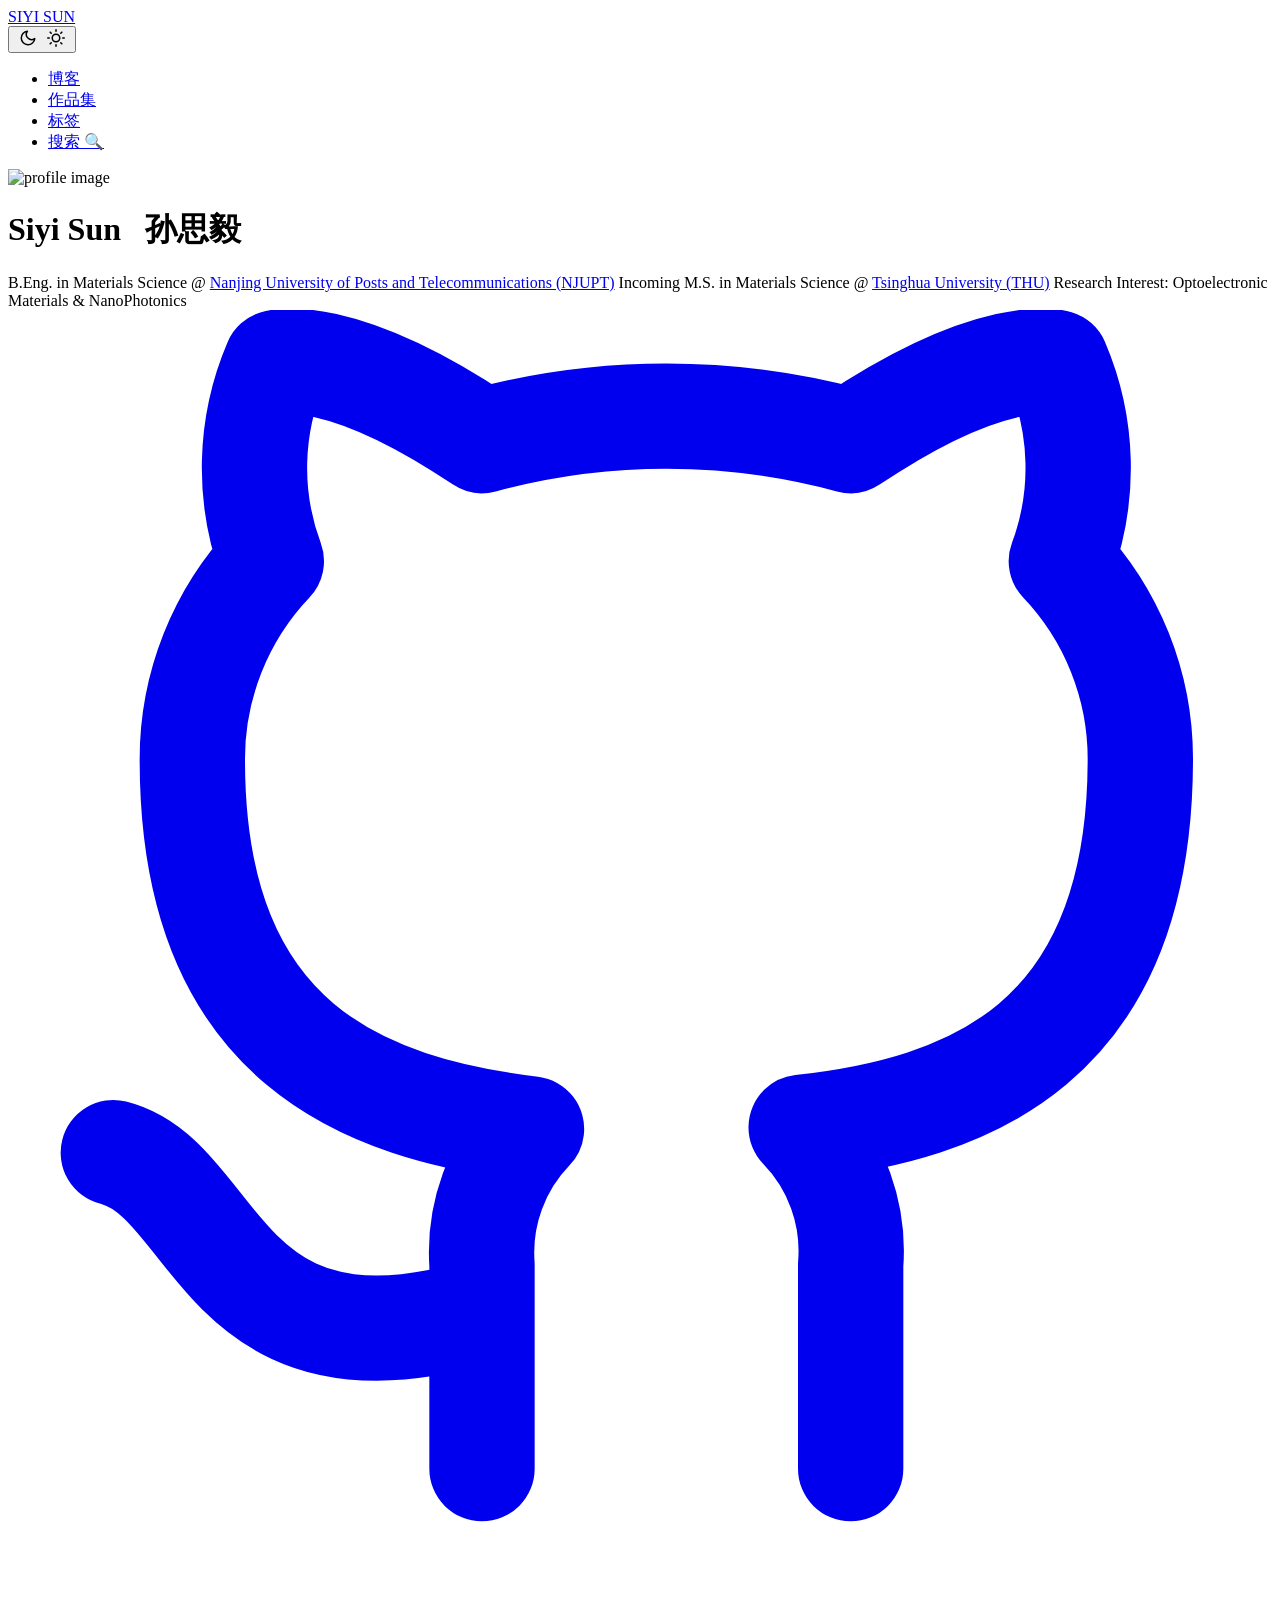
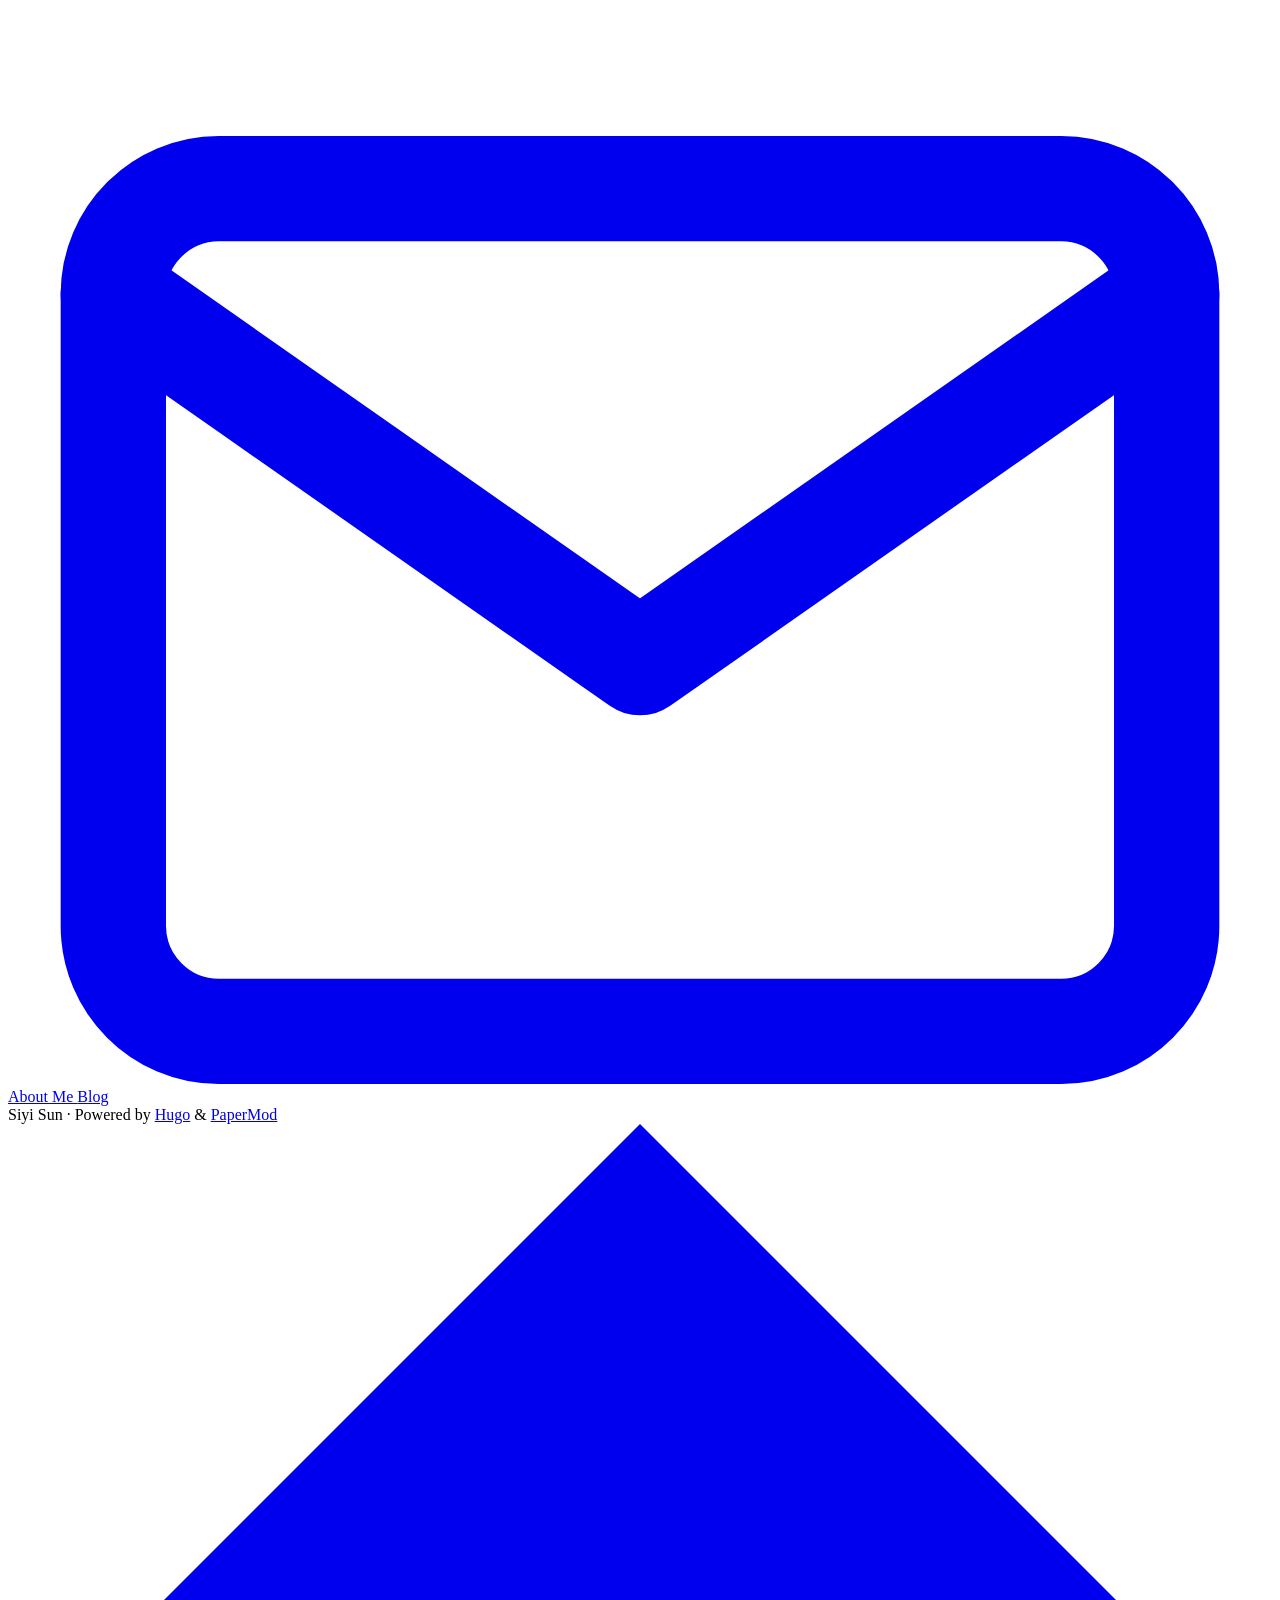
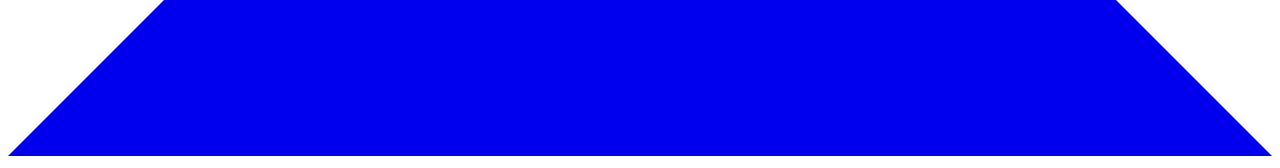
==== public/index.html @ d0ec205f "Update home page to academic style0313" ====
<!DOCTYPE html>
<html lang="en" dir="auto">

<head>
	<meta name="generator" content="Hugo 0.157.0"><script src="/livereload.js?mindelay=10&amp;v=2&amp;port=1313&amp;path=livereload" data-no-instant defer></script><meta charset="utf-8">
<meta http-equiv="X-UA-Compatible" content="IE=edge">
<meta name="viewport" content="width=device-width, initial-scale=1, shrink-to-fit=no">
<meta name="robots" content="noindex, nofollow">
<title>SIYI SUN</title>

<meta name="description" content="">
<meta name="author" content="Siyi Sun">
<link rel="canonical" href="http://localhost:1313/">
<link crossorigin="anonymous" href="/assets/css/stylesheet.dfb7ec98824a9140a7d48561ed97594638e897018d1cd149983ebffaf40858c3.css" integrity="sha256-37fsmIJKkUCn1IVh7ZdZRjjolwGNHNFJmD6/&#43;vQIWMM=" rel="preload stylesheet" as="style">
<link rel="icon" href="http://localhost:1313/favicon.ico">
<link rel="icon" type="image/png" sizes="16x16" href="http://localhost:1313/favicon-16x16.png">
<link rel="icon" type="image/png" sizes="32x32" href="http://localhost:1313/favicon-32x32.png">
<link rel="apple-touch-icon" href="http://localhost:1313/apple-touch-icon.png">
<link rel="mask-icon" href="http://localhost:1313/safari-pinned-tab.svg">
<meta name="theme-color" content="#2e2e33">
<meta name="msapplication-TileColor" content="#2e2e33">
<link rel="alternate" type="application/rss+xml" href="http://localhost:1313/index.xml" title="rss">
<link rel="alternate" hreflang="en" href="http://localhost:1313/">
<noscript>
    <style>
        #theme-toggle,
        .top-link {
            display: none;
        }

    </style>
    <style>
        @media (prefers-color-scheme: dark) {
            :root {
                --theme: rgb(29, 30, 32);
                --entry: rgb(46, 46, 51);
                --primary: rgb(218, 218, 219);
                --secondary: rgb(155, 156, 157);
                --tertiary: rgb(65, 66, 68);
                --content: rgb(196, 196, 197);
                --code-block-bg: rgb(46, 46, 51);
                --code-bg: rgb(55, 56, 62);
                --border: rgb(51, 51, 51);
            }

            .list {
                background: var(--theme);
            }

            .list:not(.dark)::-webkit-scrollbar-track {
                background: 0 0;
            }

            .list:not(.dark)::-webkit-scrollbar-thumb {
                border-color: var(--theme);
            }
        }

    </style>
</noscript>
</head>

<body class="list" id="top">
<script>
    if (localStorage.getItem("pref-theme") === "dark") {
        document.body.classList.add('dark');
    } else if (localStorage.getItem("pref-theme") === "light") {
        document.body.classList.remove('dark')
    } else if (window.matchMedia('(prefers-color-scheme: dark)').matches) {
        document.body.classList.add('dark');
    }

</script>

<header class="header">
    <nav class="nav">
        <div class="logo">
            <a href="http://localhost:1313/" accesskey="h" title="SIYI SUN (Alt + H)">SIYI SUN</a>
            <div class="logo-switches">
                <button id="theme-toggle" accesskey="t" title="(Alt + T)" aria-label="Toggle theme">
                    <svg id="moon" xmlns="http://www.w3.org/2000/svg" width="24" height="18" viewBox="0 0 24 24"
                        fill="none" stroke="currentColor" stroke-width="2" stroke-linecap="round"
                        stroke-linejoin="round">
                        <path d="M21 12.79A9 9 0 1 1 11.21 3 7 7 0 0 0 21 12.79z"></path>
                    </svg>
                    <svg id="sun" xmlns="http://www.w3.org/2000/svg" width="24" height="18" viewBox="0 0 24 24"
                        fill="none" stroke="currentColor" stroke-width="2" stroke-linecap="round"
                        stroke-linejoin="round">
                        <circle cx="12" cy="12" r="5"></circle>
                        <line x1="12" y1="1" x2="12" y2="3"></line>
                        <line x1="12" y1="21" x2="12" y2="23"></line>
                        <line x1="4.22" y1="4.22" x2="5.64" y2="5.64"></line>
                        <line x1="18.36" y1="18.36" x2="19.78" y2="19.78"></line>
                        <line x1="1" y1="12" x2="3" y2="12"></line>
                        <line x1="21" y1="12" x2="23" y2="12"></line>
                        <line x1="4.22" y1="19.78" x2="5.64" y2="18.36"></line>
                        <line x1="18.36" y1="5.64" x2="19.78" y2="4.22"></line>
                    </svg>
                </button>
            </div>
        </div>
        <ul id="menu">
            <li>
                <a href="http://localhost:1313/posts/" title="博客">
                    <span>博客</span>
                </a>
            </li>
            <li>
                <a href="http://localhost:1313/portfolio/" title="作品集">
                    <span>作品集</span>
                </a>
            </li>
            <li>
                <a href="http://localhost:1313/tags/" title="标签">
                    <span>标签</span>
                </a>
            </li>
            <li>
                <a href="http://localhost:1313/search/" title="搜索 🔍">
                    <span>搜索 🔍</span>
                </a>
            </li>
        </ul>
    </nav>
</header>
<main class="main"><div class="profile">
    <div class="profile_inner">
        <img draggable="false" src="http://localhost:1313/images/profile.jpg" alt="profile image" title=""
            height="180" width="180" />
        <h1>Siyi Sun   孙思毅</h1>
        <span>B.Eng. in Materials Science @ <a href="https://www.njupt.edu.cn/">Nanjing University of Posts and Telecommunications (NJUPT)</a><!-- raw HTML omitted --> Incoming M.S. in Materials Science @ <a href="https://www.tsinghua.edu.cn/">Tsinghua University (THU)</a><!-- raw HTML omitted --> Research Interest: Optoelectronic Materials &amp; NanoPhotonics</span><div class="social-icons" >
    <a href="https://github.com/siyisunrr" target="_blank" rel="noopener noreferrer me"
        title="Github">
        <svg xmlns="http://www.w3.org/2000/svg" viewBox="0 0 24 24" fill="none" stroke="currentColor" stroke-width="2"
    stroke-linecap="round" stroke-linejoin="round">
    <path
        d="M9 19c-5 1.5-5-2.5-7-3m14 6v-3.87a3.37 3.37 0 0 0-.94-2.61c3.14-.35 6.44-1.54 6.44-7A5.44 5.44 0 0 0 20 4.77 5.07 5.07 0 0 0 19.91 1S18.73.65 16 2.48a13.38 13.38 0 0 0-7 0C6.27.65 5.09 1 5.09 1A5.07 5.07 0 0 0 5 4.77a5.44 5.44 0 0 0-1.5 3.78c0 5.42 3.3 6.61 6.44 7A3.37 3.37 0 0 0 9 18.13V22">
    </path>
</svg>
    </a>
    <a href="mailto:noahsun119@gmail.com" target="_blank" rel="noopener noreferrer me"
        title="Email">
        <svg xmlns="http://www.w3.org/2000/svg" viewBox="0 0 24 21" fill="none" stroke="currentColor" stroke-width="2"
    stroke-linecap="round" stroke-linejoin="round">
    <path d="M4 4h16c1.1 0 2 .9 2 2v12c0 1.1-.9 2-2 2H4c-1.1 0-2-.9-2-2V6c0-1.1.9-2 2-2z"></path>
    <polyline points="22,6 12,13 2,6"></polyline>
</svg>
    </a>
</div>

        <div class="buttons">
            <a class="button" href="/about" rel="noopener" title="About Me">
                <span class="button-inner">
                    About Me
                </span>
            </a>
            <a class="button" href="/posts/" rel="noopener" title="Blog">
                <span class="button-inner">
                    Blog
                </span>
            </a>
        </div>
    </div>
</div>

    </main>
    
<footer class="footer">
        <span>Siyi Sun</span> · 

    <span>
        Powered by
        <a href="https://gohugo.io/" rel="noopener noreferrer" target="_blank">Hugo</a> &
        <a href="https://github.com/adityatelange/hugo-PaperMod/" rel="noopener" target="_blank">PaperMod</a>
    </span>
</footer>
<a href="#top" aria-label="go to top" title="Go to Top (Alt + G)" class="top-link" id="top-link" accesskey="g">
    <svg xmlns="http://www.w3.org/2000/svg" viewBox="0 0 12 6" fill="currentColor">
        <path d="M12 6H0l6-6z" />
    </svg>
</a>

<script>
    let menu = document.getElementById('menu')
    if (menu) {
        menu.scrollLeft = localStorage.getItem("menu-scroll-position");
        menu.onscroll = function () {
            localStorage.setItem("menu-scroll-position", menu.scrollLeft);
        }
    }

    document.querySelectorAll('a[href^="#"]').forEach(anchor => {
        anchor.addEventListener("click", function (e) {
            e.preventDefault();
            var id = this.getAttribute("href").substr(1);
            if (!window.matchMedia('(prefers-reduced-motion: reduce)').matches) {
                document.querySelector(`[id='${decodeURIComponent(id)}']`).scrollIntoView({
                    behavior: "smooth"
                });
            } else {
                document.querySelector(`[id='${decodeURIComponent(id)}']`).scrollIntoView();
            }
            if (id === "top") {
                history.replaceState(null, null, " ");
            } else {
                history.pushState(null, null, `#${id}`);
            }
        });
    });

</script>
<script>
    var mybutton = document.getElementById("top-link");
    window.onscroll = function () {
        if (document.body.scrollTop > 800 || document.documentElement.scrollTop > 800) {
            mybutton.style.visibility = "visible";
            mybutton.style.opacity = "1";
        } else {
            mybutton.style.visibility = "hidden";
            mybutton.style.opacity = "0";
        }
    };

</script>
<script>
    document.getElementById("theme-toggle").addEventListener("click", () => {
        if (document.body.className.includes("dark")) {
            document.body.classList.remove('dark');
            localStorage.setItem("pref-theme", 'light');
        } else {
            document.body.classList.add('dark');
            localStorage.setItem("pref-theme", 'dark');
        }
    })

</script>
</body>

</html>
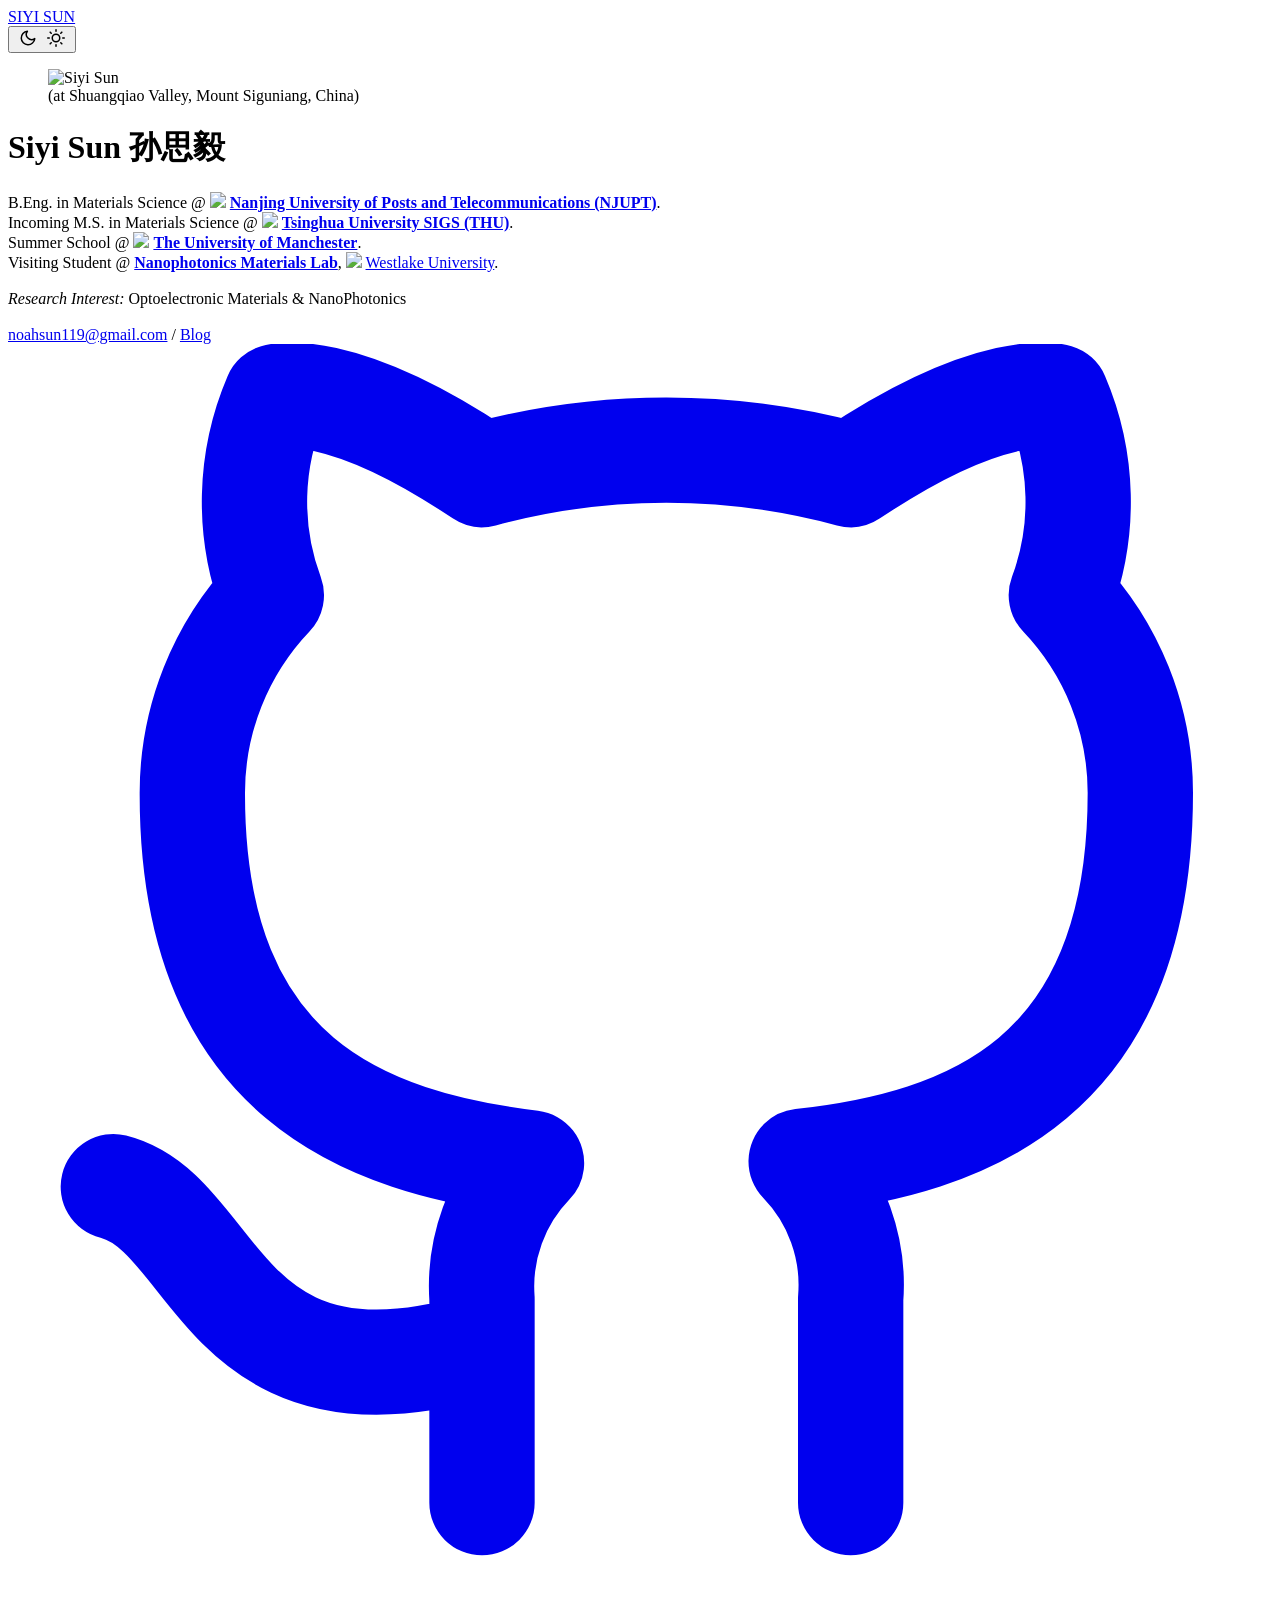
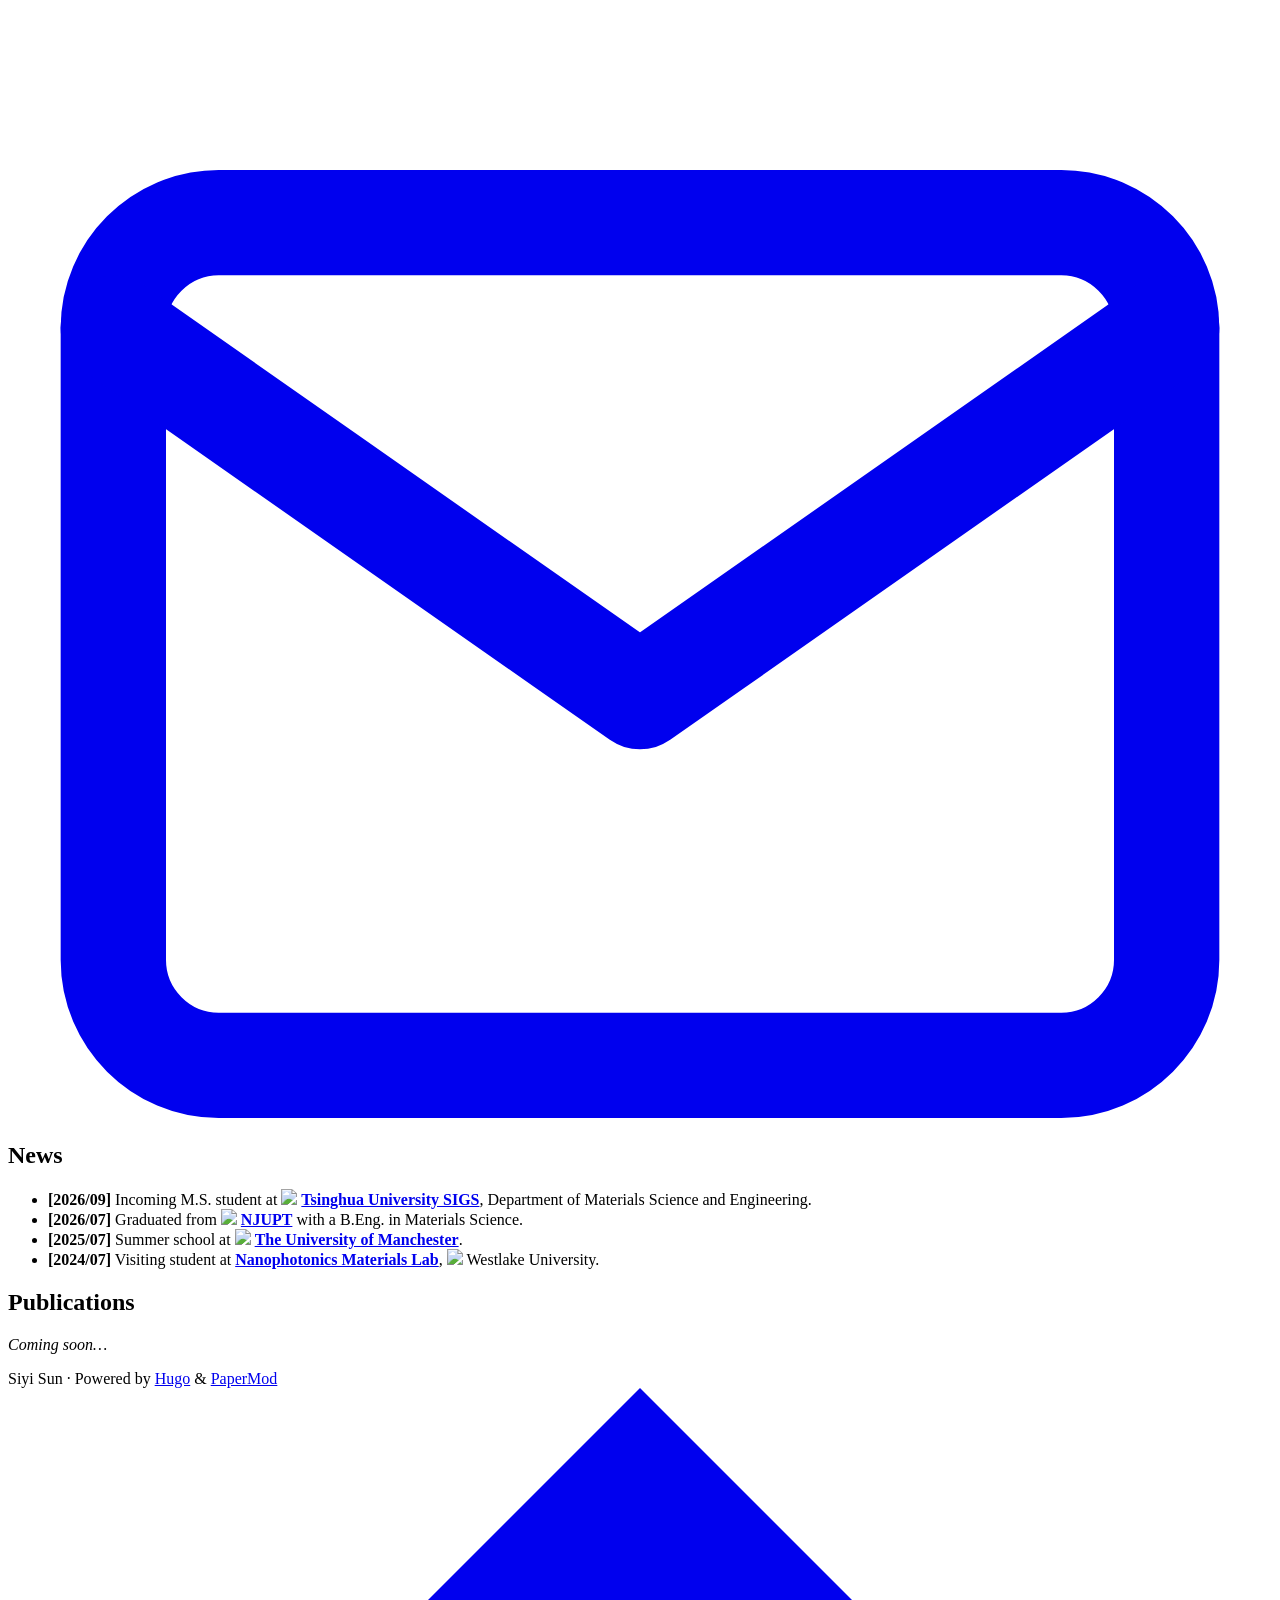
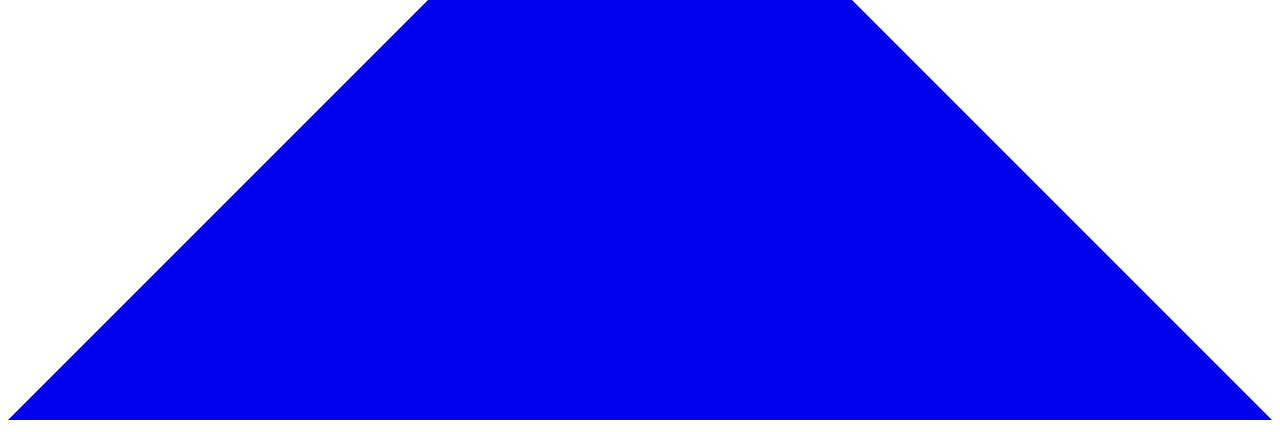
==== commit 7740f376: "update1@0314" ====
--- a/public/index.html
+++ b/public/index.html
@@ -11,7 +11,7 @@
 <meta name="description" content="">
 <meta name="author" content="Siyi Sun">
 <link rel="canonical" href="http://localhost:1313/">
-<link crossorigin="anonymous" href="/assets/css/stylesheet.dfb7ec98824a9140a7d48561ed97594638e897018d1cd149983ebffaf40858c3.css" integrity="sha256-37fsmIJKkUCn1IVh7ZdZRjjolwGNHNFJmD6/&#43;vQIWMM=" rel="preload stylesheet" as="style">
+<link crossorigin="anonymous" href="/assets/css/stylesheet.56ba8cd1f7be56e7bbebbb037cc4072f1ad4f80bacc3caf77c396922781764e6.css" integrity="sha256-VrqM0fe&#43;Vue767sDfMQHLxrU&#43;Ausw8r3fDlpIngXZOY=" rel="preload stylesheet" as="style">
 <link rel="icon" href="http://localhost:1313/favicon.ico">
 <link rel="icon" type="image/png" sizes="16x16" href="http://localhost:1313/favicon-16x16.png">
 <link rel="icon" type="image/png" sizes="32x32" href="http://localhost:1313/favicon-32x32.png">
@@ -100,35 +100,17 @@
             </div>
         </div>
         <ul id="menu">
-            <li>
-                <a href="http://localhost:1313/posts/" title="博客">
-                    <span>博客</span>
-                </a>
-            </li>
-            <li>
-                <a href="http://localhost:1313/portfolio/" title="作品集">
-                    <span>作品集</span>
-                </a>
-            </li>
-            <li>
-                <a href="http://localhost:1313/tags/" title="标签">
-                    <span>标签</span>
-                </a>
-            </li>
-            <li>
-                <a href="http://localhost:1313/search/" title="搜索 🔍">
-                    <span>搜索 🔍</span>
-                </a>
-            </li>
         </ul>
     </nav>
 </header>
 <main class="main"><div class="profile">
-    <div class="profile_inner">
-        <img draggable="false" src="http://localhost:1313/images/profile.jpg" alt="profile image" title=""
-            height="180" width="180" />
-        <h1>Siyi Sun   孙思毅</h1>
-        <span>B.Eng. in Materials Science @ <a href="https://www.njupt.edu.cn/">Nanjing University of Posts and Telecommunications (NJUPT)</a><!-- raw HTML omitted --> Incoming M.S. in Materials Science @ <a href="https://www.tsinghua.edu.cn/">Tsinghua University (THU)</a><!-- raw HTML omitted --> Research Interest: Optoelectronic Materials &amp; NanoPhotonics</span><div class="social-icons" >
+    <div class="profile_inner"><figure class="profile-figure">
+        <img draggable="false" src="http://localhost:1313/images/homepage_pic.jpg" alt="Siyi Sun" title="Siyi Sun"
+            height="150" width="150" />
+            <figcaption class="profile-caption">(at Shuangqiao Valley, Mount Siguniang, China)</figcaption>
+        </figure>
+        <h1>Siyi Sun 孙思毅</h1>
+        <span>B.Eng. in Materials Science @ <img src="/images/logos/njupt.png" class="inline-logo"> <strong><a href="https://www.njupt.edu.cn/">Nanjing University of Posts and Telecommunications (NJUPT)</a></strong>.<br> Incoming M.S. in Materials Science @ <img src="/images/logos/thu.png" class="inline-logo"> <strong><a href="https://www.sigs.tsinghua.edu.cn/">Tsinghua University SIGS (THU)</a></strong>.<br> Summer School @ <img src="/images/logos/manchester.png" class="inline-logo"> <strong><a href="https://www.manchester.ac.uk/">The University of Manchester</a></strong>.<br> Visiting Student @ <strong><a href="https://pengsy.lab.westlake.edu.cn/">Nanophotonics Materials Lab</a></strong>, <img src="/images/logos/westlake.png" class="inline-logo"> <a href="https://www.westlake.edu.cn/">Westlake University</a>.<br><br> <em>Research Interest:</em> Optoelectronic Materials &amp; NanoPhotonics<br><br> <a href="mailto:noahsun119@gmail.com">noahsun119@gmail.com</a> / <a href="/posts/">Blog</a></span><div class="social-icons" >
     <a href="https://github.com/siyisunrr" target="_blank" rel="noopener noreferrer me"
         title="Github">
         <svg xmlns="http://www.w3.org/2000/svg" viewBox="0 0 24 24" fill="none" stroke="currentColor" stroke-width="2"
@@ -148,21 +130,21 @@
     </a>
 </div>
 
-        <div class="buttons">
-            <a class="button" href="/about" rel="noopener" title="About Me">
-                <span class="button-inner">
-                    About Me
-                </span>
-            </a>
-            <a class="button" href="/posts/" rel="noopener" title="Blog">
-                <span class="button-inner">
-                    Blog
-                </span>
-            </a>
-        </div>
     </div>
 </div>
 
+<div class="home-content">
+  <h2 id="news">News</h2>
+<ul>
+<li><strong>[2026/09]</strong> Incoming M.S. student at <img src="/images/logos/thu.png" class="inline-logo"> <strong><a href="https://www.sigs.tsinghua.edu.cn/">Tsinghua University SIGS</a></strong>, Department of Materials Science and Engineering.</li>
+<li><strong>[2026/07]</strong> Graduated from <img src="/images/logos/njupt.png" class="inline-logo"> <strong><a href="https://www.njupt.edu.cn/">NJUPT</a></strong> with a B.Eng. in Materials Science.</li>
+<li><strong>[2025/07]</strong> Summer school at <img src="/images/logos/manchester.png" class="inline-logo"> <strong><a href="https://www.manchester.ac.uk/">The University of Manchester</a></strong>.</li>
+<li><strong>[2024/07]</strong> Visiting student at <strong><a href="https://pengsy.lab.westlake.edu.cn/">Nanophotonics Materials Lab</a></strong>, <img src="/images/logos/westlake.png" class="inline-logo"> Westlake University.</li>
+</ul>
+<h2 id="publications">Publications</h2>
+<p><em>Coming soon&hellip;</em></p>
+
+</div>
     </main>
     
 <footer class="footer">
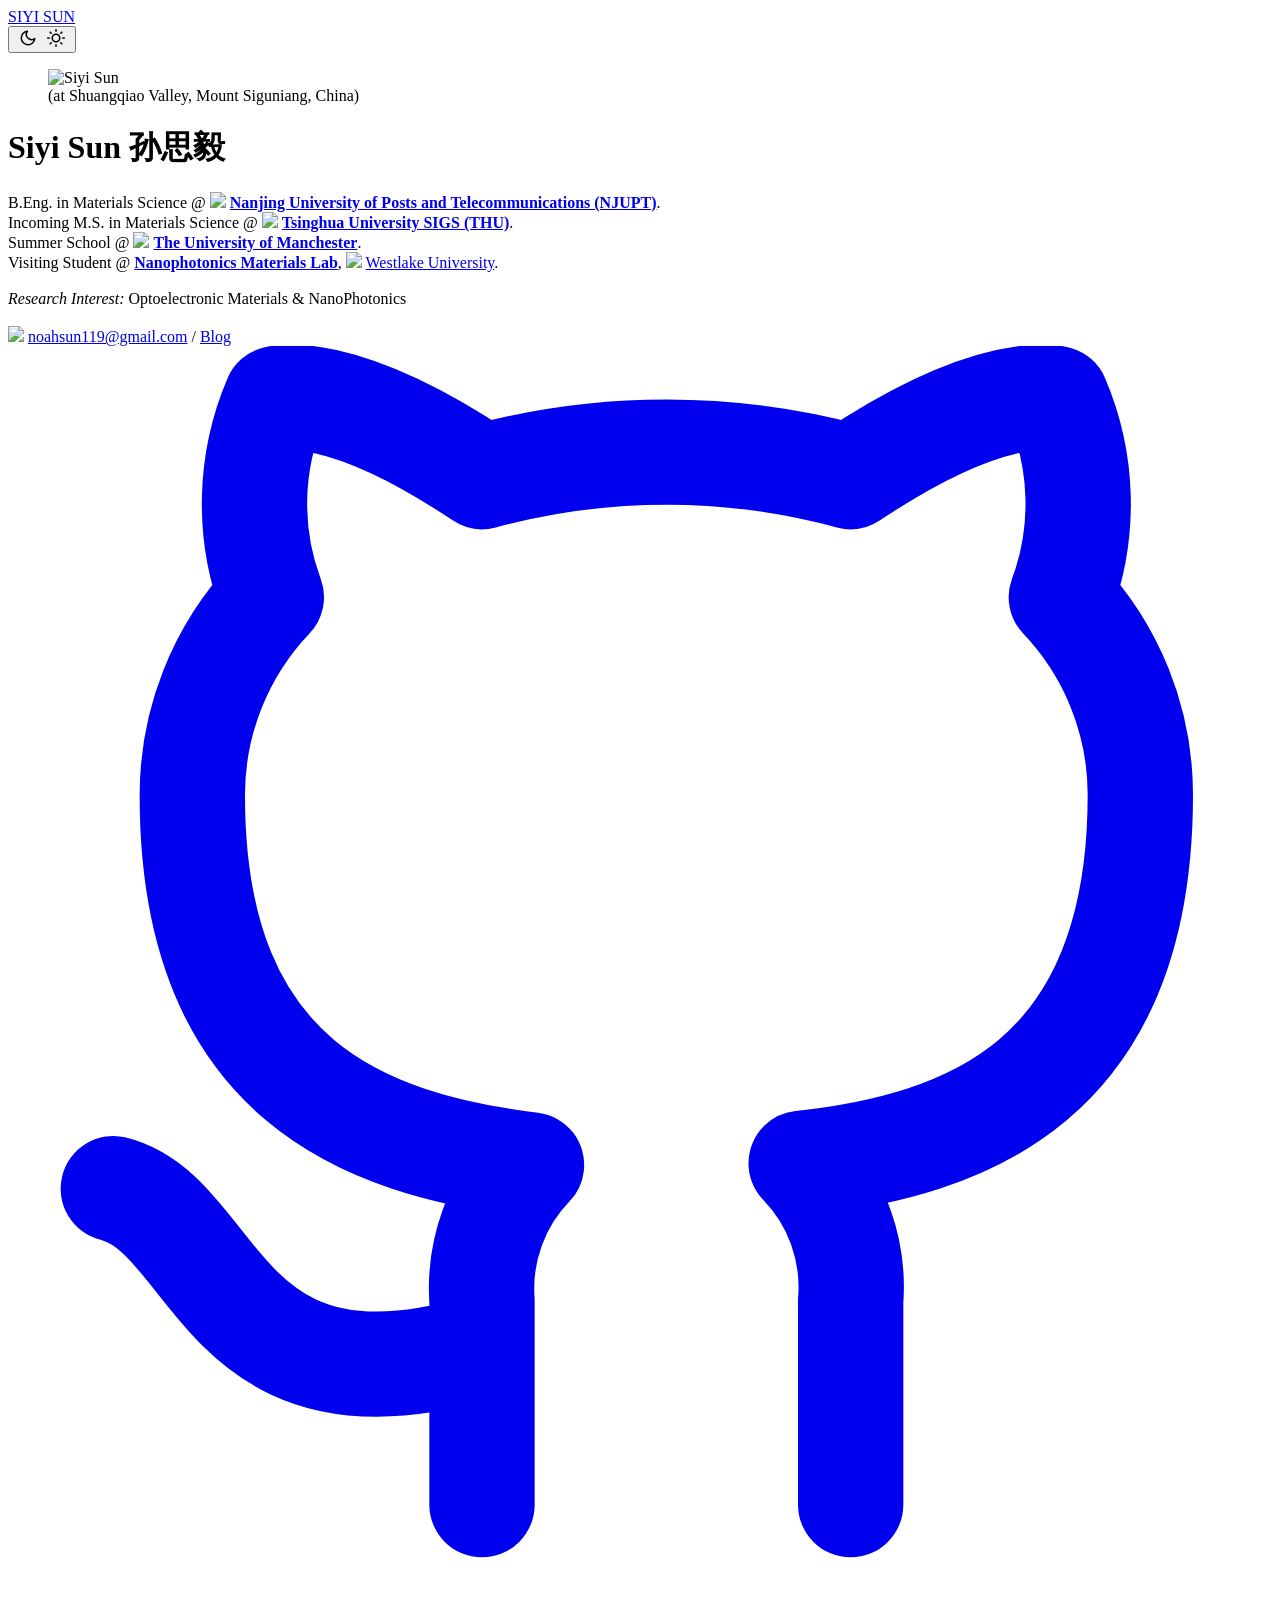
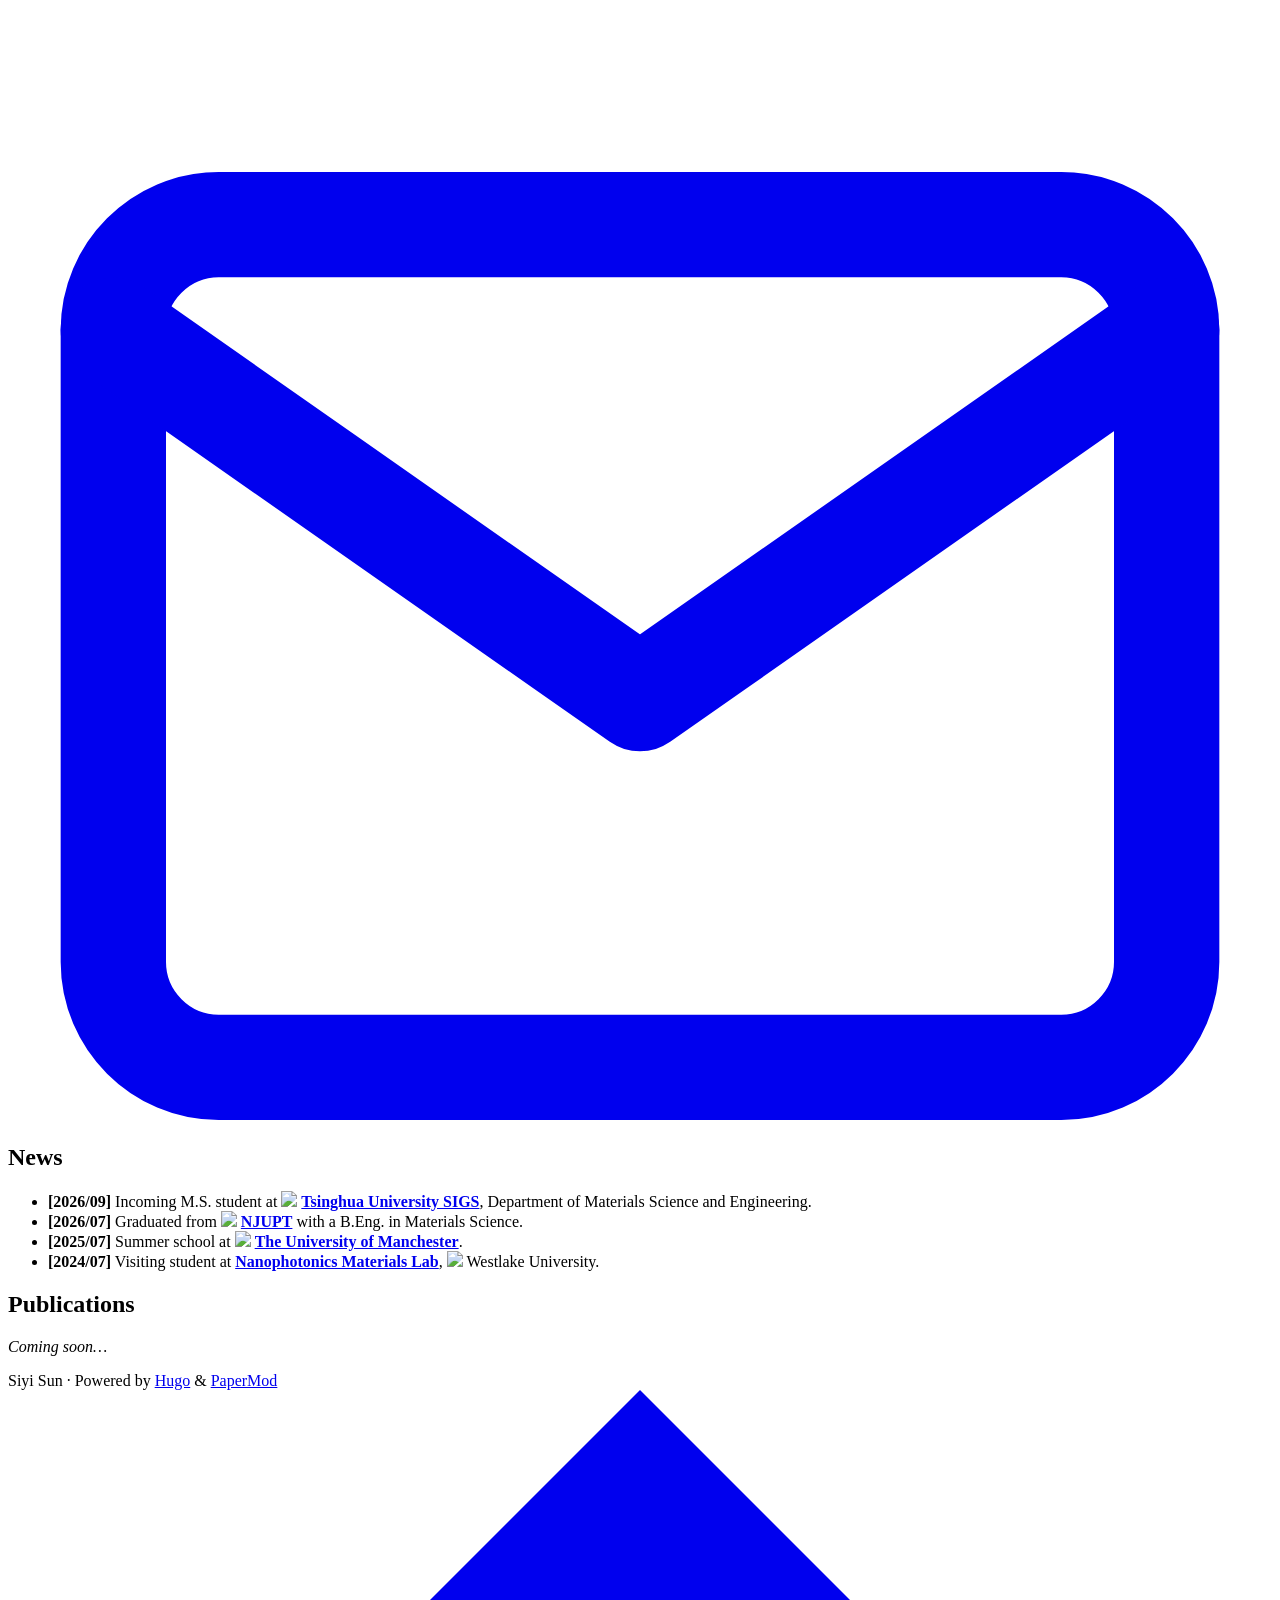
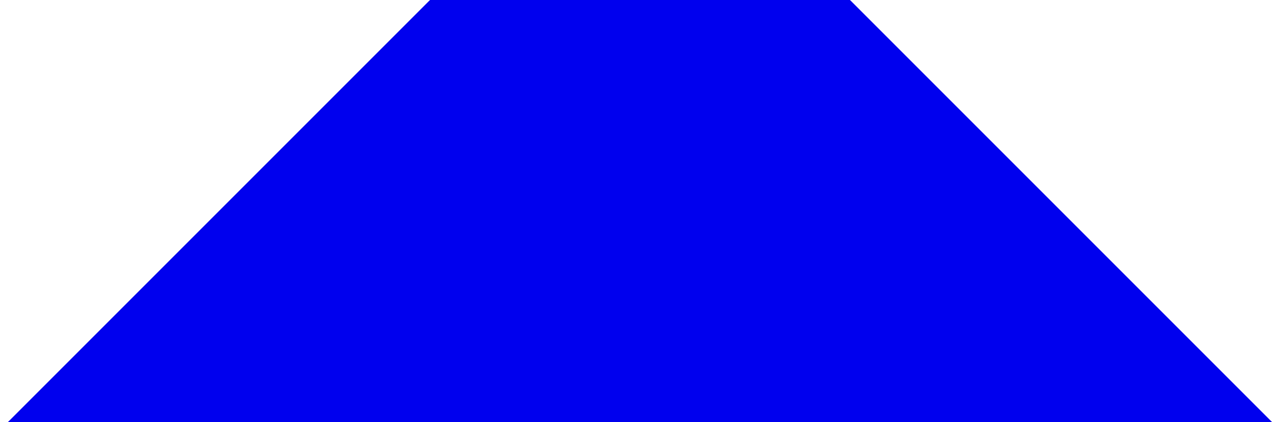
==== commit e49b66d5: "update2@0314" ====
--- a/public/index.html
+++ b/public/index.html
@@ -11,7 +11,7 @@
 <meta name="description" content="">
 <meta name="author" content="Siyi Sun">
 <link rel="canonical" href="http://localhost:1313/">
-<link crossorigin="anonymous" href="/assets/css/stylesheet.56ba8cd1f7be56e7bbebbb037cc4072f1ad4f80bacc3caf77c396922781764e6.css" integrity="sha256-VrqM0fe&#43;Vue767sDfMQHLxrU&#43;Ausw8r3fDlpIngXZOY=" rel="preload stylesheet" as="style">
+<link crossorigin="anonymous" href="/assets/css/stylesheet.01e3b4999f8d12101cc314c0f76dfa37438a0020483130d73ec946751743b44d.css" integrity="sha256-AeO0mZ&#43;NEhAcwxTA9236N0OKACBIMTDXPslGdRdDtE0=" rel="preload stylesheet" as="style">
 <link rel="icon" href="http://localhost:1313/favicon.ico">
 <link rel="icon" type="image/png" sizes="16x16" href="http://localhost:1313/favicon-16x16.png">
 <link rel="icon" type="image/png" sizes="32x32" href="http://localhost:1313/favicon-32x32.png">
@@ -110,7 +110,7 @@
             <figcaption class="profile-caption">(at Shuangqiao Valley, Mount Siguniang, China)</figcaption>
         </figure>
         <h1>Siyi Sun 孙思毅</h1>
-        <span>B.Eng. in Materials Science @ <img src="/images/logos/njupt.png" class="inline-logo"> <strong><a href="https://www.njupt.edu.cn/">Nanjing University of Posts and Telecommunications (NJUPT)</a></strong>.<br> Incoming M.S. in Materials Science @ <img src="/images/logos/thu.png" class="inline-logo"> <strong><a href="https://www.sigs.tsinghua.edu.cn/">Tsinghua University SIGS (THU)</a></strong>.<br> Summer School @ <img src="/images/logos/manchester.png" class="inline-logo"> <strong><a href="https://www.manchester.ac.uk/">The University of Manchester</a></strong>.<br> Visiting Student @ <strong><a href="https://pengsy.lab.westlake.edu.cn/">Nanophotonics Materials Lab</a></strong>, <img src="/images/logos/westlake.png" class="inline-logo"> <a href="https://www.westlake.edu.cn/">Westlake University</a>.<br><br> <em>Research Interest:</em> Optoelectronic Materials &amp; NanoPhotonics<br><br> <a href="mailto:noahsun119@gmail.com">noahsun119@gmail.com</a> / <a href="/posts/">Blog</a></span><div class="social-icons" >
+        <span>B.Eng. in Materials Science @ <img src="/images/logos/njupt.png" class="inline-logo"> <strong><a href="https://www.njupt.edu.cn/">Nanjing University of Posts and Telecommunications (NJUPT)</a></strong>.<br> Incoming M.S. in Materials Science @ <img src="/images/logos/thu.png" class="inline-logo"> <strong><a href="https://www.sigs.tsinghua.edu.cn/">Tsinghua University SIGS (THU)</a></strong>.<br> Summer School @ <img src="/images/logos/manchester.png" class="inline-logo"> <strong><a href="https://www.manchester.ac.uk/">The University of Manchester</a></strong>.<br> Visiting Student @ <strong><a href="https://pengsy.lab.westlake.edu.cn/">Nanophotonics Materials Lab</a></strong>, <img src="/images/logos/westlake.png" class="inline-logo"> <a href="https://www.westlake.edu.cn/">Westlake University</a>.<br><br> <em>Research Interest:</em> Optoelectronic Materials &amp; NanoPhotonics<br><br> <img src="/images/logos/gmail.png" class="inline-logo"> <a href="mailto:noahsun119@gmail.com">noahsun119@gmail.com</a> / <a href="/posts/">Blog</a></span><div class="social-icons" >
     <a href="https://github.com/siyisunrr" target="_blank" rel="noopener noreferrer me"
         title="Github">
         <svg xmlns="http://www.w3.org/2000/svg" viewBox="0 0 24 24" fill="none" stroke="currentColor" stroke-width="2"
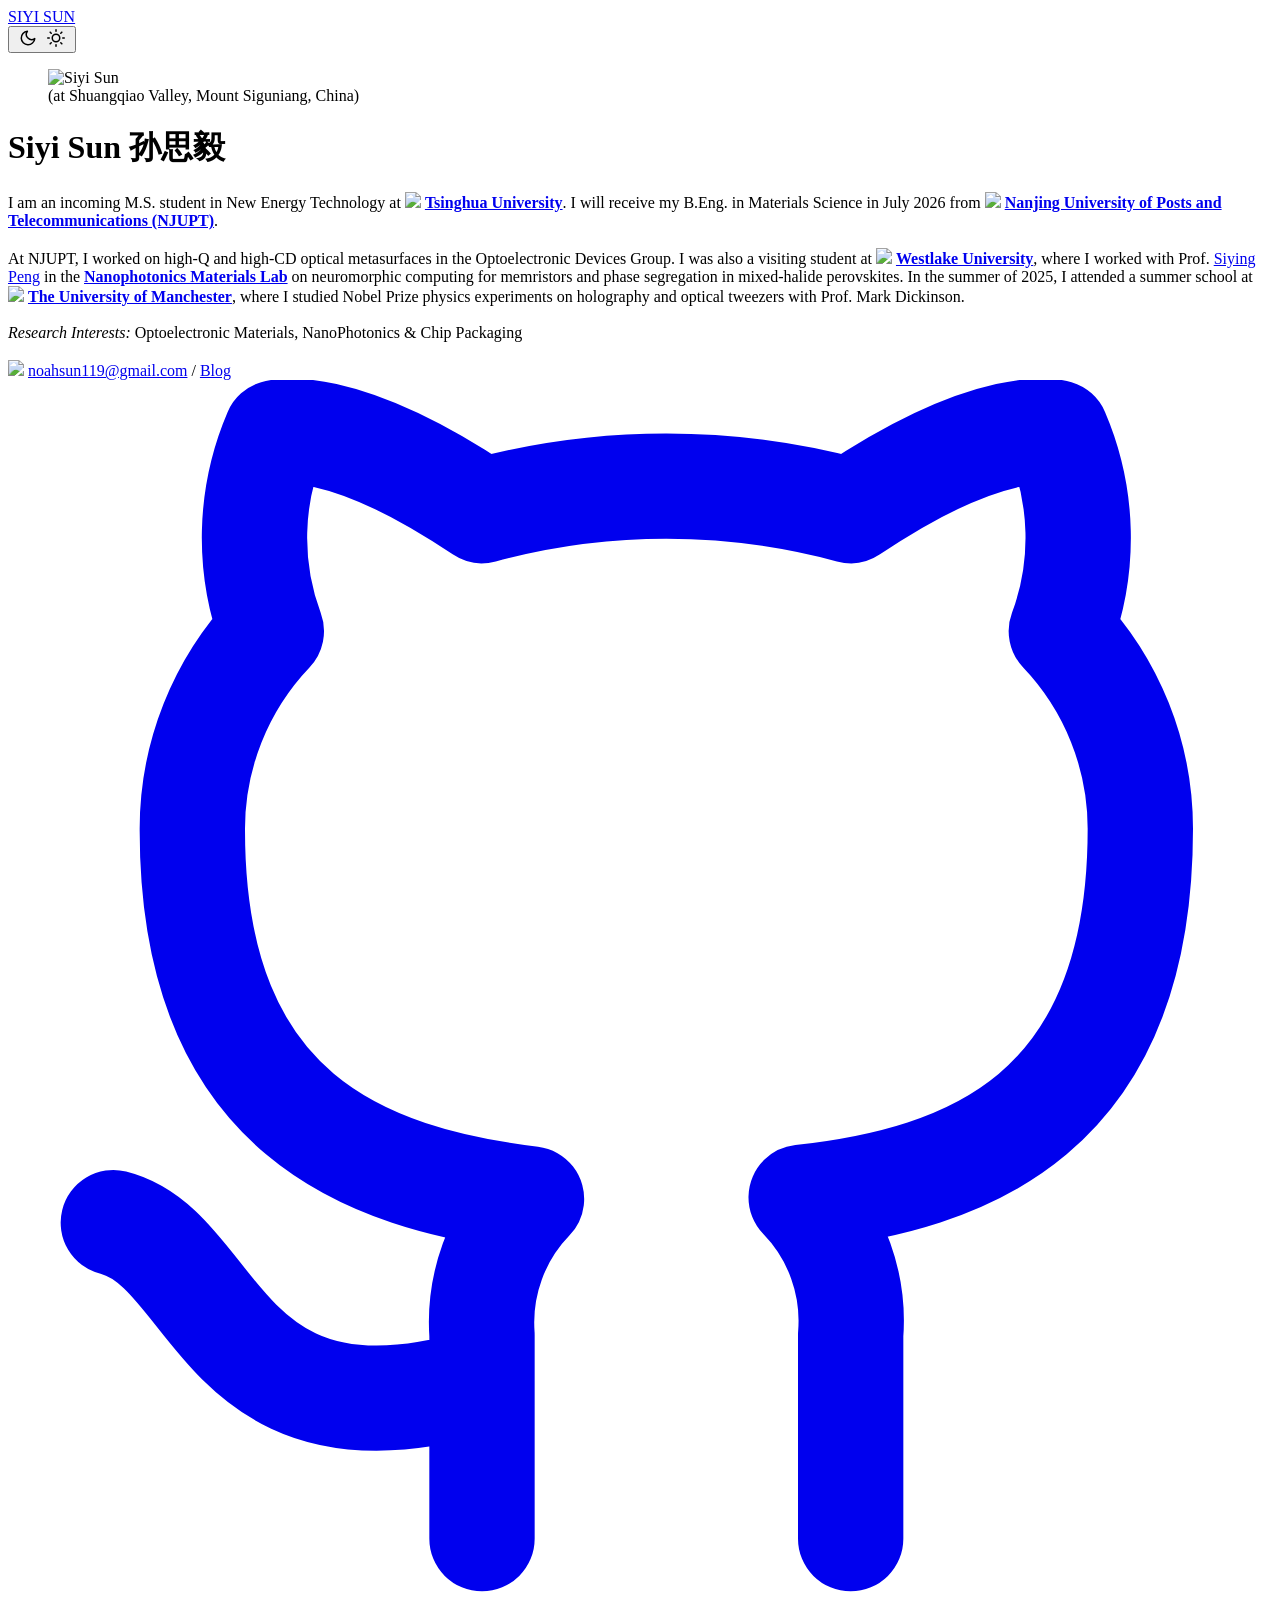
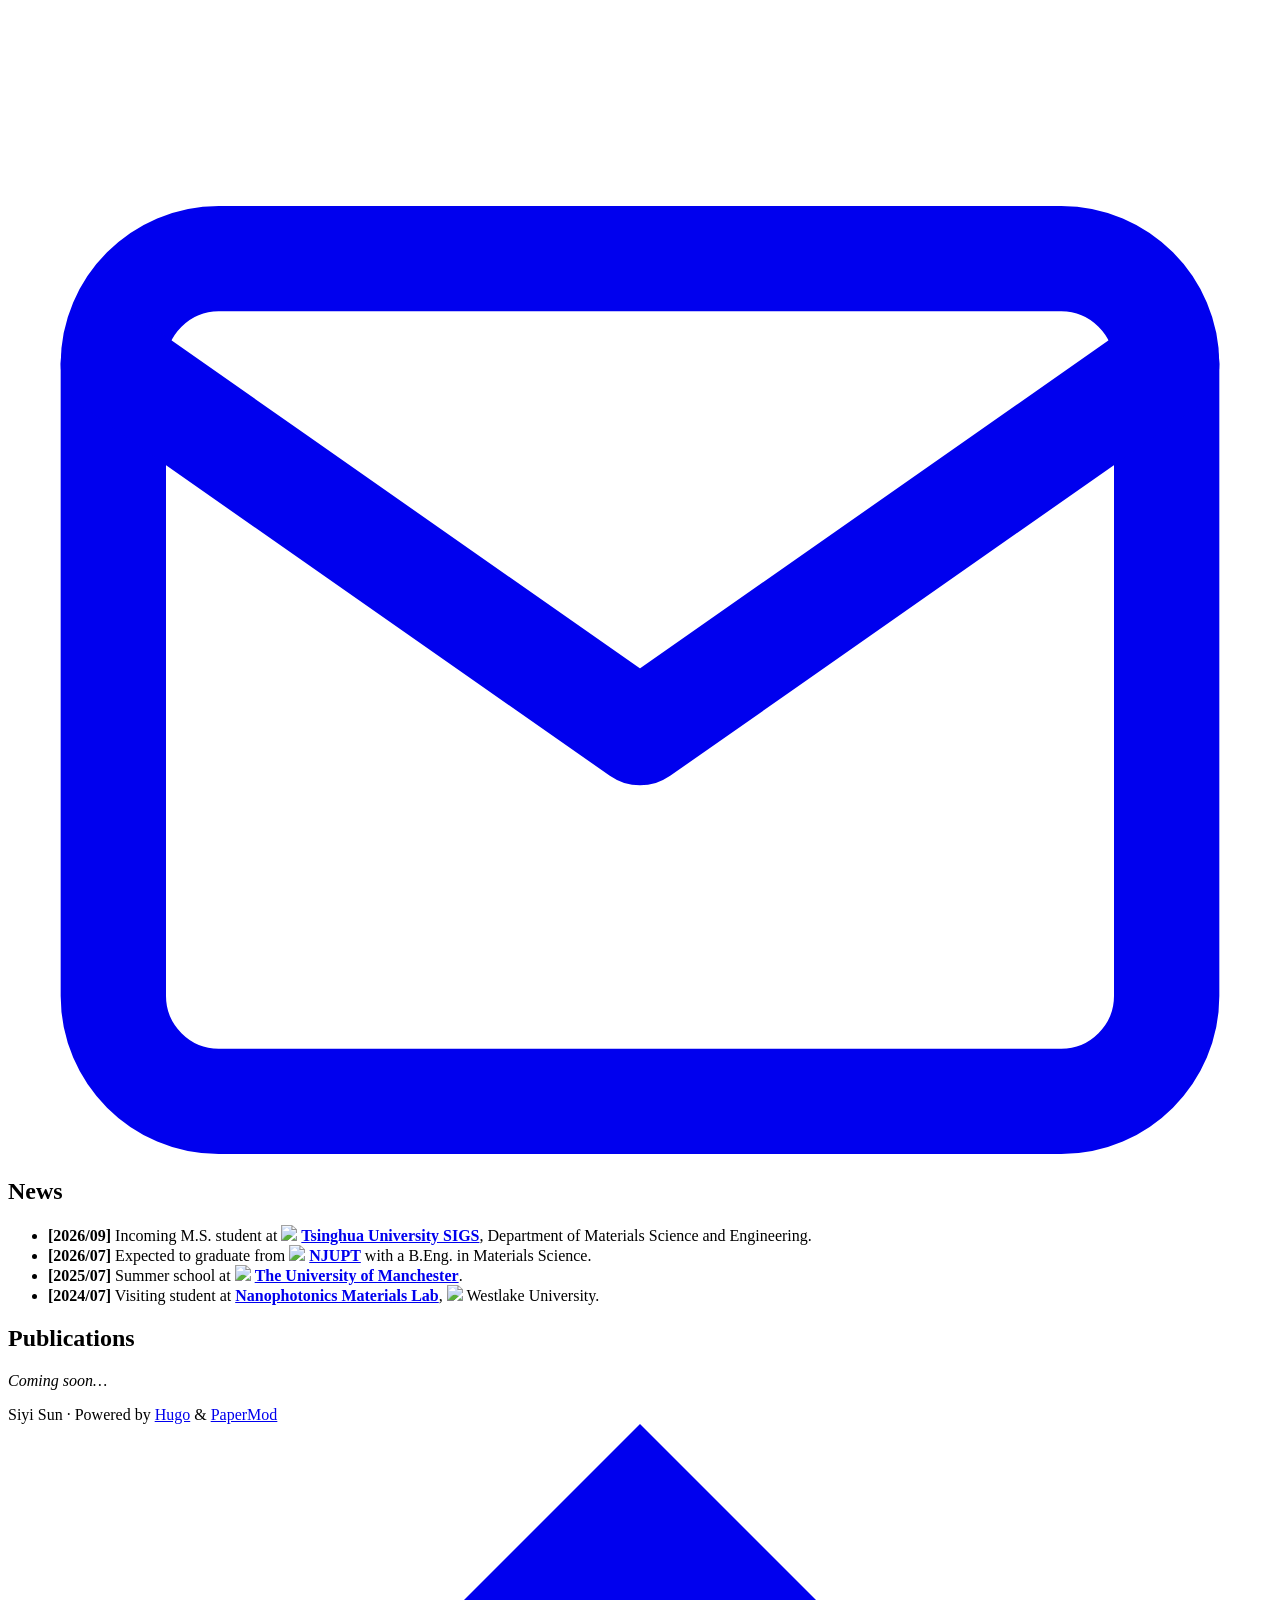
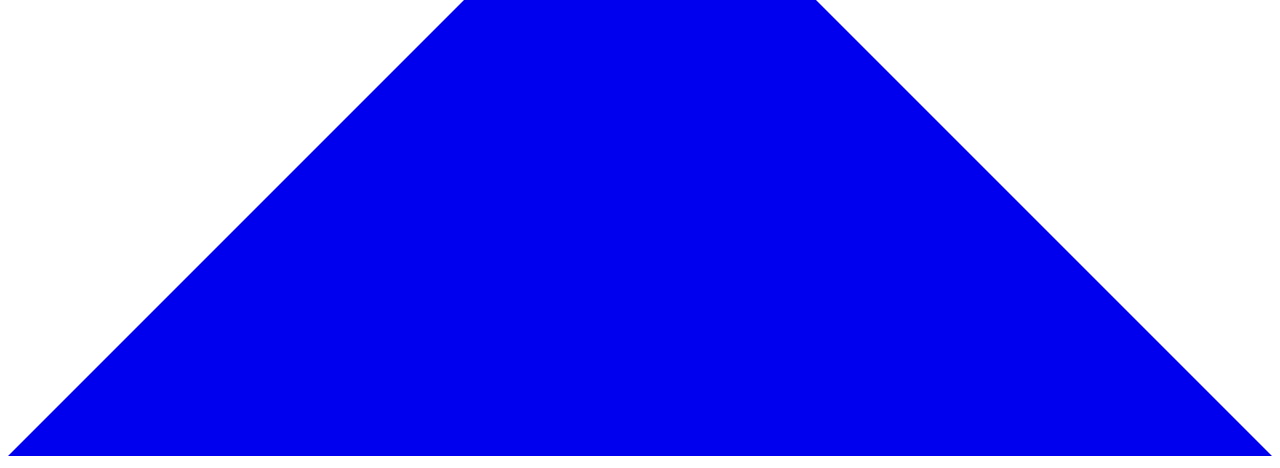
==== commit c740a0b0: "Update profile to paragraph style, widen page layout, fix news Made-with: Cursor" ====
--- a/public/index.html
+++ b/public/index.html
@@ -11,7 +11,7 @@
 <meta name="description" content="">
 <meta name="author" content="Siyi Sun">
 <link rel="canonical" href="http://localhost:1313/">
-<link crossorigin="anonymous" href="/assets/css/stylesheet.01e3b4999f8d12101cc314c0f76dfa37438a0020483130d73ec946751743b44d.css" integrity="sha256-AeO0mZ&#43;NEhAcwxTA9236N0OKACBIMTDXPslGdRdDtE0=" rel="preload stylesheet" as="style">
+<link crossorigin="anonymous" href="/assets/css/stylesheet.1aa4cacb3aedb9751e7733ed8f2befa461af395990ea533a09cbebd710744d3f.css" integrity="sha256-GqTKyzrtuXUedzPtjyvvpGGvOVmQ6lM6Ccvr1xB0TT8=" rel="preload stylesheet" as="style">
 <link rel="icon" href="http://localhost:1313/favicon.ico">
 <link rel="icon" type="image/png" sizes="16x16" href="http://localhost:1313/favicon-16x16.png">
 <link rel="icon" type="image/png" sizes="32x32" href="http://localhost:1313/favicon-32x32.png">
@@ -57,7 +57,9 @@
         }
 
     </style>
-</noscript>
+</noscript><link rel="icon" type="image/jpeg" sizes="32x32" href="/images/homepage_pic_hu_fc5ca1566a1b92f3.jpg">
+  <link rel="icon" type="image/jpeg" sizes="16x16" href="/images/homepage_pic_hu_545a11fc93fbda37.jpg">
+  <link rel="apple-touch-icon" href="/images/homepage_pic_hu_dd9f587d86166474.jpg">
 </head>
 
 <body class="list" id="top">
@@ -105,12 +107,11 @@
 </header>
 <main class="main"><div class="profile">
     <div class="profile_inner"><figure class="profile-figure">
-        <img draggable="false" src="http://localhost:1313/images/homepage_pic.jpg" alt="Siyi Sun" title="Siyi Sun"
-            height="150" width="150" />
+            <img draggable="false" src="http://localhost:1313/images/homepage_pic.jpg" alt="Siyi Sun" title="Siyi Sun" />
             <figcaption class="profile-caption">(at Shuangqiao Valley, Mount Siguniang, China)</figcaption>
         </figure>
         <h1>Siyi Sun 孙思毅</h1>
-        <span>B.Eng. in Materials Science @ <img src="/images/logos/njupt.png" class="inline-logo"> <strong><a href="https://www.njupt.edu.cn/">Nanjing University of Posts and Telecommunications (NJUPT)</a></strong>.<br> Incoming M.S. in Materials Science @ <img src="/images/logos/thu.png" class="inline-logo"> <strong><a href="https://www.sigs.tsinghua.edu.cn/">Tsinghua University SIGS (THU)</a></strong>.<br> Summer School @ <img src="/images/logos/manchester.png" class="inline-logo"> <strong><a href="https://www.manchester.ac.uk/">The University of Manchester</a></strong>.<br> Visiting Student @ <strong><a href="https://pengsy.lab.westlake.edu.cn/">Nanophotonics Materials Lab</a></strong>, <img src="/images/logos/westlake.png" class="inline-logo"> <a href="https://www.westlake.edu.cn/">Westlake University</a>.<br><br> <em>Research Interest:</em> Optoelectronic Materials &amp; NanoPhotonics<br><br> <img src="/images/logos/gmail.png" class="inline-logo"> <a href="mailto:noahsun119@gmail.com">noahsun119@gmail.com</a> / <a href="/posts/">Blog</a></span><div class="social-icons" >
+        <span>I am an incoming M.S. student in New Energy Technology at <img src="/images/logos/thu.png" class="inline-logo"> <strong><a href="https://www.tsinghua.edu.cn/">Tsinghua University</a></strong>. I will receive my B.Eng. in Materials Science in July 2026 from <img src="/images/logos/njupt.png" class="inline-logo"> <strong><a href="https://www.njupt.edu.cn/">Nanjing University of Posts and Telecommunications (NJUPT)</a></strong>.<br><br> At NJUPT, I worked on high-Q and high-CD optical metasurfaces in the Optoelectronic Devices Group. I was also a visiting student at <img src="/images/logos/westlake.png" class="inline-logo"> <strong><a href="https://www.westlake.edu.cn/">Westlake University</a></strong>, where I worked with Prof. <a href="https://pengsy.lab.westlake.edu.cn/">Siying Peng</a> in the <strong><a href="https://pengsy.lab.westlake.edu.cn/">Nanophotonics Materials Lab</a></strong> on neuromorphic computing for memristors and phase segregation in mixed-halide perovskites. In the summer of 2025, I attended a summer school at <img src="/images/logos/manchester.png" class="inline-logo"> <strong><a href="https://www.manchester.ac.uk/">The University of Manchester</a></strong>, where I studied Nobel Prize physics experiments on holography and optical tweezers with Prof. Mark Dickinson.<br><br> <em>Research Interests:</em> Optoelectronic Materials, NanoPhotonics &amp; Chip Packaging<br><br> <img src="/images/logos/gmail.png" class="inline-logo"> <a href="mailto:noahsun119@gmail.com">noahsun119@gmail.com</a> / <a href="/posts/">Blog</a></span><div class="social-icons" >
     <a href="https://github.com/siyisunrr" target="_blank" rel="noopener noreferrer me"
         title="Github">
         <svg xmlns="http://www.w3.org/2000/svg" viewBox="0 0 24 24" fill="none" stroke="currentColor" stroke-width="2"
@@ -137,7 +138,7 @@
   <h2 id="news">News</h2>
 <ul>
 <li><strong>[2026/09]</strong> Incoming M.S. student at <img src="/images/logos/thu.png" class="inline-logo"> <strong><a href="https://www.sigs.tsinghua.edu.cn/">Tsinghua University SIGS</a></strong>, Department of Materials Science and Engineering.</li>
-<li><strong>[2026/07]</strong> Graduated from <img src="/images/logos/njupt.png" class="inline-logo"> <strong><a href="https://www.njupt.edu.cn/">NJUPT</a></strong> with a B.Eng. in Materials Science.</li>
+<li><strong>[2026/07]</strong> Expected to graduate from <img src="/images/logos/njupt.png" class="inline-logo"> <strong><a href="https://www.njupt.edu.cn/">NJUPT</a></strong> with a B.Eng. in Materials Science.</li>
 <li><strong>[2025/07]</strong> Summer school at <img src="/images/logos/manchester.png" class="inline-logo"> <strong><a href="https://www.manchester.ac.uk/">The University of Manchester</a></strong>.</li>
 <li><strong>[2024/07]</strong> Visiting student at <strong><a href="https://pengsy.lab.westlake.edu.cn/">Nanophotonics Materials Lab</a></strong>, <img src="/images/logos/westlake.png" class="inline-logo"> Westlake University.</li>
 </ul>
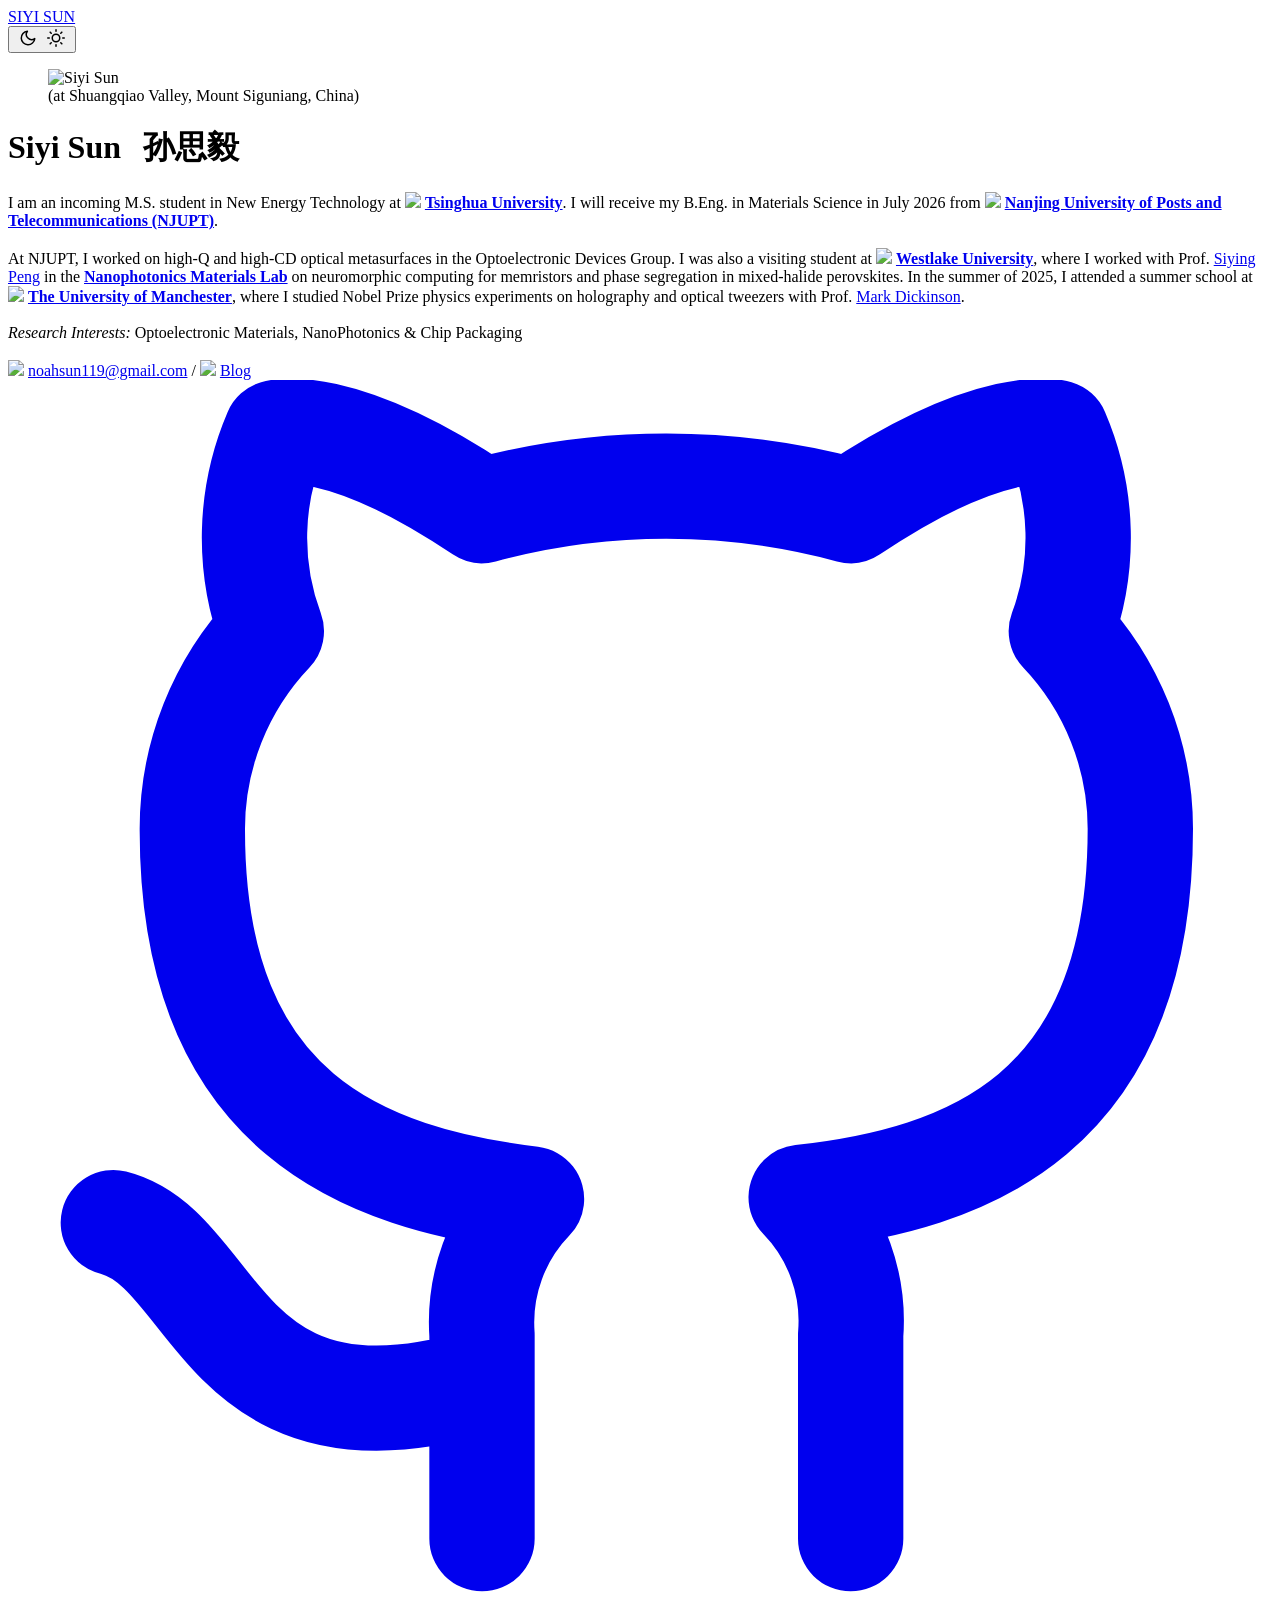
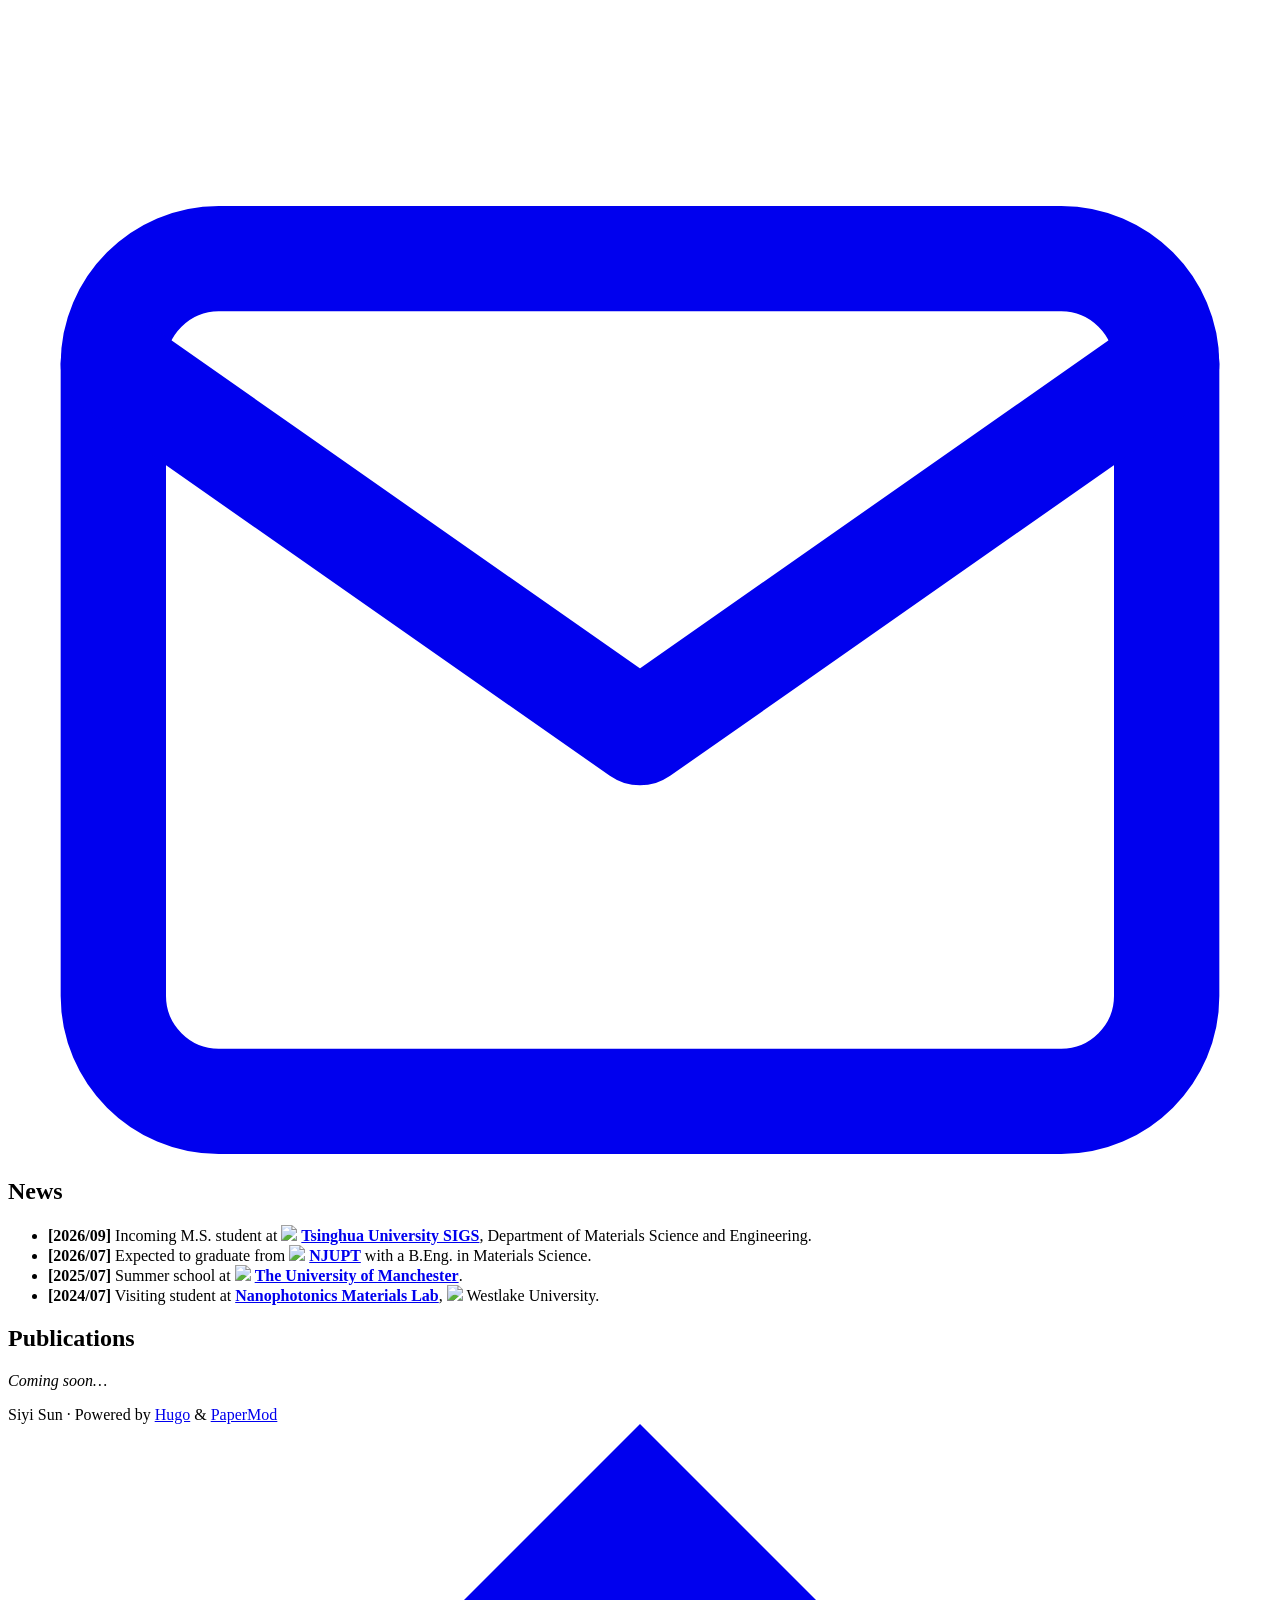
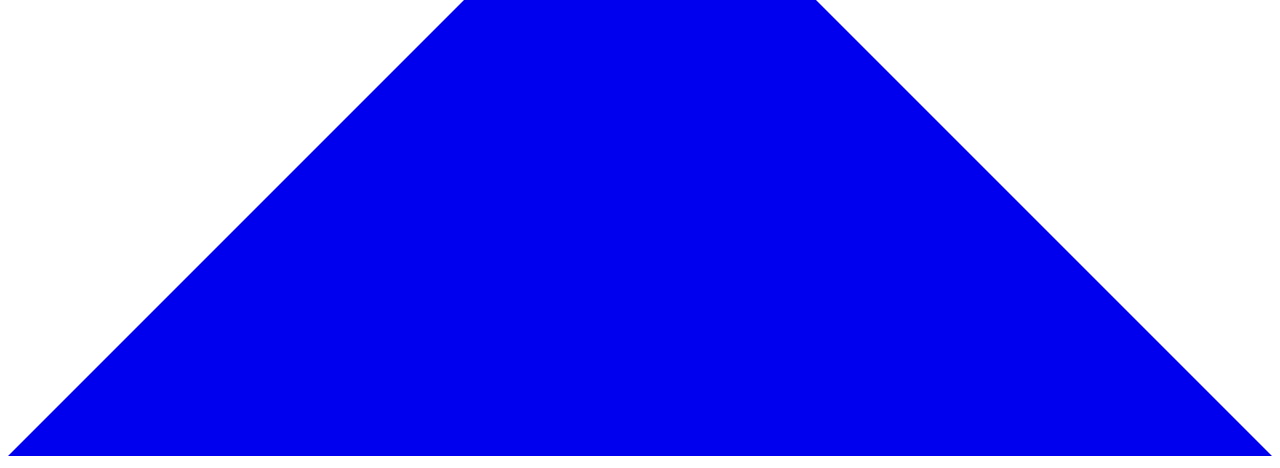
==== commit 7dcfa55d: "Style updates: darker text, colored news dates, wider font, blog logo, fine dividers Made-with: Curs" ====
--- a/public/index.html
+++ b/public/index.html
@@ -11,7 +11,7 @@
 <meta name="description" content="">
 <meta name="author" content="Siyi Sun">
 <link rel="canonical" href="http://localhost:1313/">
-<link crossorigin="anonymous" href="/assets/css/stylesheet.1aa4cacb3aedb9751e7733ed8f2befa461af395990ea533a09cbebd710744d3f.css" integrity="sha256-GqTKyzrtuXUedzPtjyvvpGGvOVmQ6lM6Ccvr1xB0TT8=" rel="preload stylesheet" as="style">
+<link crossorigin="anonymous" href="/assets/css/stylesheet.a65d0c89d64a3c09cd6b166cfd3f76d93af38ca28dcd9a80aa6b3d04aff17fd2.css" integrity="sha256-pl0MidZKPAnNaxZs/T922TrzjKKNzZqAqms9BK/xf9I=" rel="preload stylesheet" as="style">
 <link rel="icon" href="http://localhost:1313/favicon.ico">
 <link rel="icon" type="image/png" sizes="16x16" href="http://localhost:1313/favicon-16x16.png">
 <link rel="icon" type="image/png" sizes="32x32" href="http://localhost:1313/favicon-32x32.png">
@@ -110,8 +110,8 @@
             <img draggable="false" src="http://localhost:1313/images/homepage_pic.jpg" alt="Siyi Sun" title="Siyi Sun" />
             <figcaption class="profile-caption">(at Shuangqiao Valley, Mount Siguniang, China)</figcaption>
         </figure>
-        <h1>Siyi Sun 孙思毅</h1>
-        <span>I am an incoming M.S. student in New Energy Technology at <img src="/images/logos/thu.png" class="inline-logo"> <strong><a href="https://www.tsinghua.edu.cn/">Tsinghua University</a></strong>. I will receive my B.Eng. in Materials Science in July 2026 from <img src="/images/logos/njupt.png" class="inline-logo"> <strong><a href="https://www.njupt.edu.cn/">Nanjing University of Posts and Telecommunications (NJUPT)</a></strong>.<br><br> At NJUPT, I worked on high-Q and high-CD optical metasurfaces in the Optoelectronic Devices Group. I was also a visiting student at <img src="/images/logos/westlake.png" class="inline-logo"> <strong><a href="https://www.westlake.edu.cn/">Westlake University</a></strong>, where I worked with Prof. <a href="https://pengsy.lab.westlake.edu.cn/">Siying Peng</a> in the <strong><a href="https://pengsy.lab.westlake.edu.cn/">Nanophotonics Materials Lab</a></strong> on neuromorphic computing for memristors and phase segregation in mixed-halide perovskites. In the summer of 2025, I attended a summer school at <img src="/images/logos/manchester.png" class="inline-logo"> <strong><a href="https://www.manchester.ac.uk/">The University of Manchester</a></strong>, where I studied Nobel Prize physics experiments on holography and optical tweezers with Prof. Mark Dickinson.<br><br> <em>Research Interests:</em> Optoelectronic Materials, NanoPhotonics &amp; Chip Packaging<br><br> <img src="/images/logos/gmail.png" class="inline-logo"> <a href="mailto:noahsun119@gmail.com">noahsun119@gmail.com</a> / <a href="/posts/">Blog</a></span><div class="social-icons" >
+        <h1>Siyi Sun   孙思毅</h1>
+        <span>I am an incoming M.S. student in New Energy Technology at <img src="/images/logos/thu.png" class="inline-logo"> <strong><a href="https://www.tsinghua.edu.cn/">Tsinghua University</a></strong>. I will receive my B.Eng. in Materials Science in July 2026 from <img src="/images/logos/njupt.png" class="inline-logo"> <strong><a href="https://www.njupt.edu.cn/">Nanjing University of Posts and Telecommunications (NJUPT)</a></strong>.<br><br> At NJUPT, I worked on high-Q and high-CD optical metasurfaces in the Optoelectronic Devices Group. I was also a visiting student at <img src="/images/logos/westlake.png" class="inline-logo"> <strong><a href="https://www.westlake.edu.cn/">Westlake University</a></strong>, where I worked with Prof. <a href="https://pengsy.lab.westlake.edu.cn/">Siying Peng</a> in the <strong><a href="https://pengsy.lab.westlake.edu.cn/">Nanophotonics Materials Lab</a></strong> on neuromorphic computing for memristors and phase segregation in mixed-halide perovskites. In the summer of 2025, I attended a summer school at <img src="/images/logos/manchester.png" class="inline-logo"> <strong><a href="https://www.manchester.ac.uk/">The University of Manchester</a></strong>, where I studied Nobel Prize physics experiments on holography and optical tweezers with Prof. <a href="https://research.manchester.ac.uk/en/persons/mark.dickinson/">Mark Dickinson</a>.<br><br> <em>Research Interests:</em> Optoelectronic Materials, NanoPhotonics &amp; Chip Packaging<br><br> <img src="/images/logos/gmail.png" class="inline-logo"> <a href="mailto:noahsun119@gmail.com">noahsun119@gmail.com</a> / <img src="/images/logos/blog.png" class="inline-logo"> <a href="/posts/">Blog</a></span><div class="social-icons" >
     <a href="https://github.com/siyisunrr" target="_blank" rel="noopener noreferrer me"
         title="Github">
         <svg xmlns="http://www.w3.org/2000/svg" viewBox="0 0 24 24" fill="none" stroke="currentColor" stroke-width="2"
@@ -137,10 +137,10 @@
 <div class="home-content">
   <h2 id="news">News</h2>
 <ul>
-<li><strong>[2026/09]</strong> Incoming M.S. student at <img src="/images/logos/thu.png" class="inline-logo"> <strong><a href="https://www.sigs.tsinghua.edu.cn/">Tsinghua University SIGS</a></strong>, Department of Materials Science and Engineering.</li>
-<li><strong>[2026/07]</strong> Expected to graduate from <img src="/images/logos/njupt.png" class="inline-logo"> <strong><a href="https://www.njupt.edu.cn/">NJUPT</a></strong> with a B.Eng. in Materials Science.</li>
-<li><strong>[2025/07]</strong> Summer school at <img src="/images/logos/manchester.png" class="inline-logo"> <strong><a href="https://www.manchester.ac.uk/">The University of Manchester</a></strong>.</li>
-<li><strong>[2024/07]</strong> Visiting student at <strong><a href="https://pengsy.lab.westlake.edu.cn/">Nanophotonics Materials Lab</a></strong>, <img src="/images/logos/westlake.png" class="inline-logo"> Westlake University.</li>
+<li><span class="year-2026"><strong>[2026/09]</strong></span> Incoming M.S. student at <img src="/images/logos/thu.png" class="inline-logo"> <strong><a href="https://www.sigs.tsinghua.edu.cn/">Tsinghua University SIGS</a></strong>, Department of Materials Science and Engineering.</li>
+<li><span class="year-2026"><strong>[2026/07]</strong></span> Expected to graduate from <img src="/images/logos/njupt.png" class="inline-logo"> <strong><a href="https://www.njupt.edu.cn/">NJUPT</a></strong> with a B.Eng. in Materials Science.</li>
+<li><span class="year-2025"><strong>[2025/07]</strong></span> Summer school at <img src="/images/logos/manchester.png" class="inline-logo"> <strong><a href="https://www.manchester.ac.uk/">The University of Manchester</a></strong>.</li>
+<li><span class="year-2024"><strong>[2024/07]</strong></span> Visiting student at <strong><a href="https://pengsy.lab.westlake.edu.cn/">Nanophotonics Materials Lab</a></strong>, <img src="/images/logos/westlake.png" class="inline-logo"> Westlake University.</li>
 </ul>
 <h2 id="publications">Publications</h2>
 <p><em>Coming soon&hellip;</em></p>
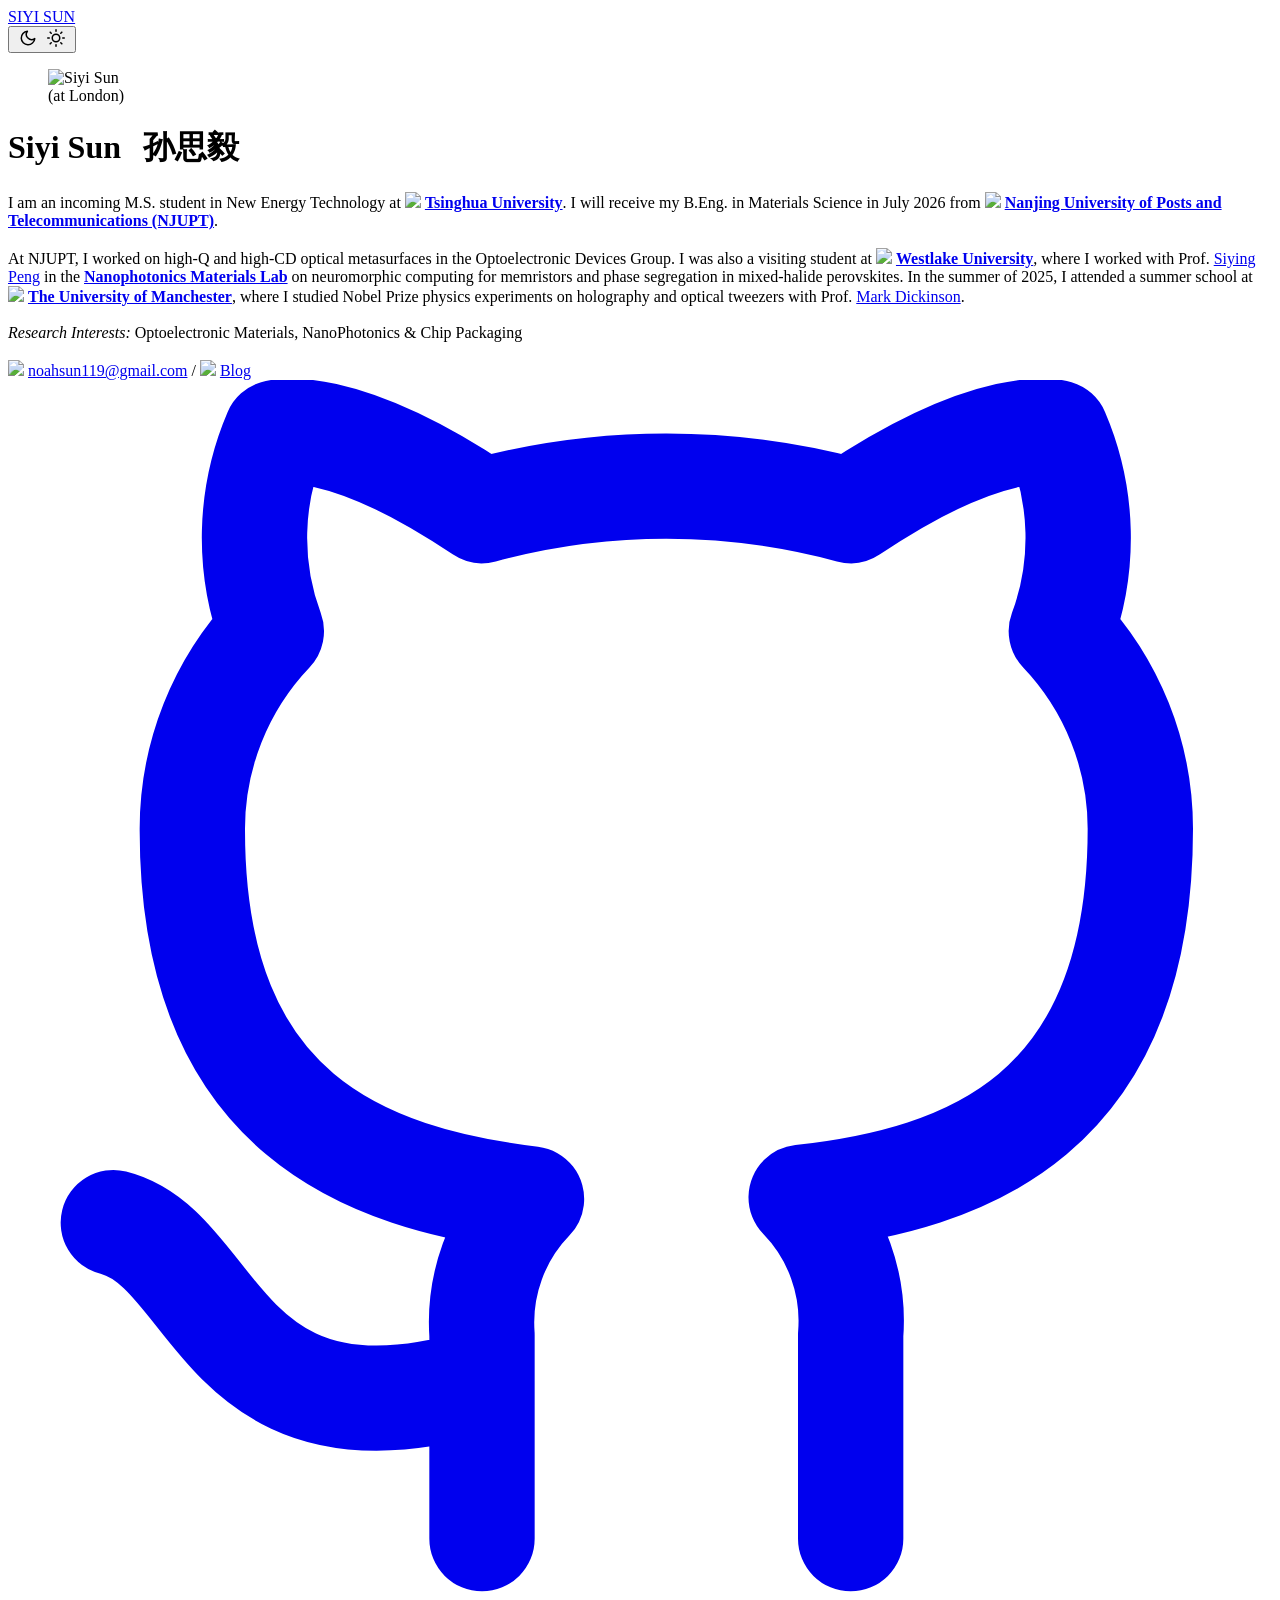
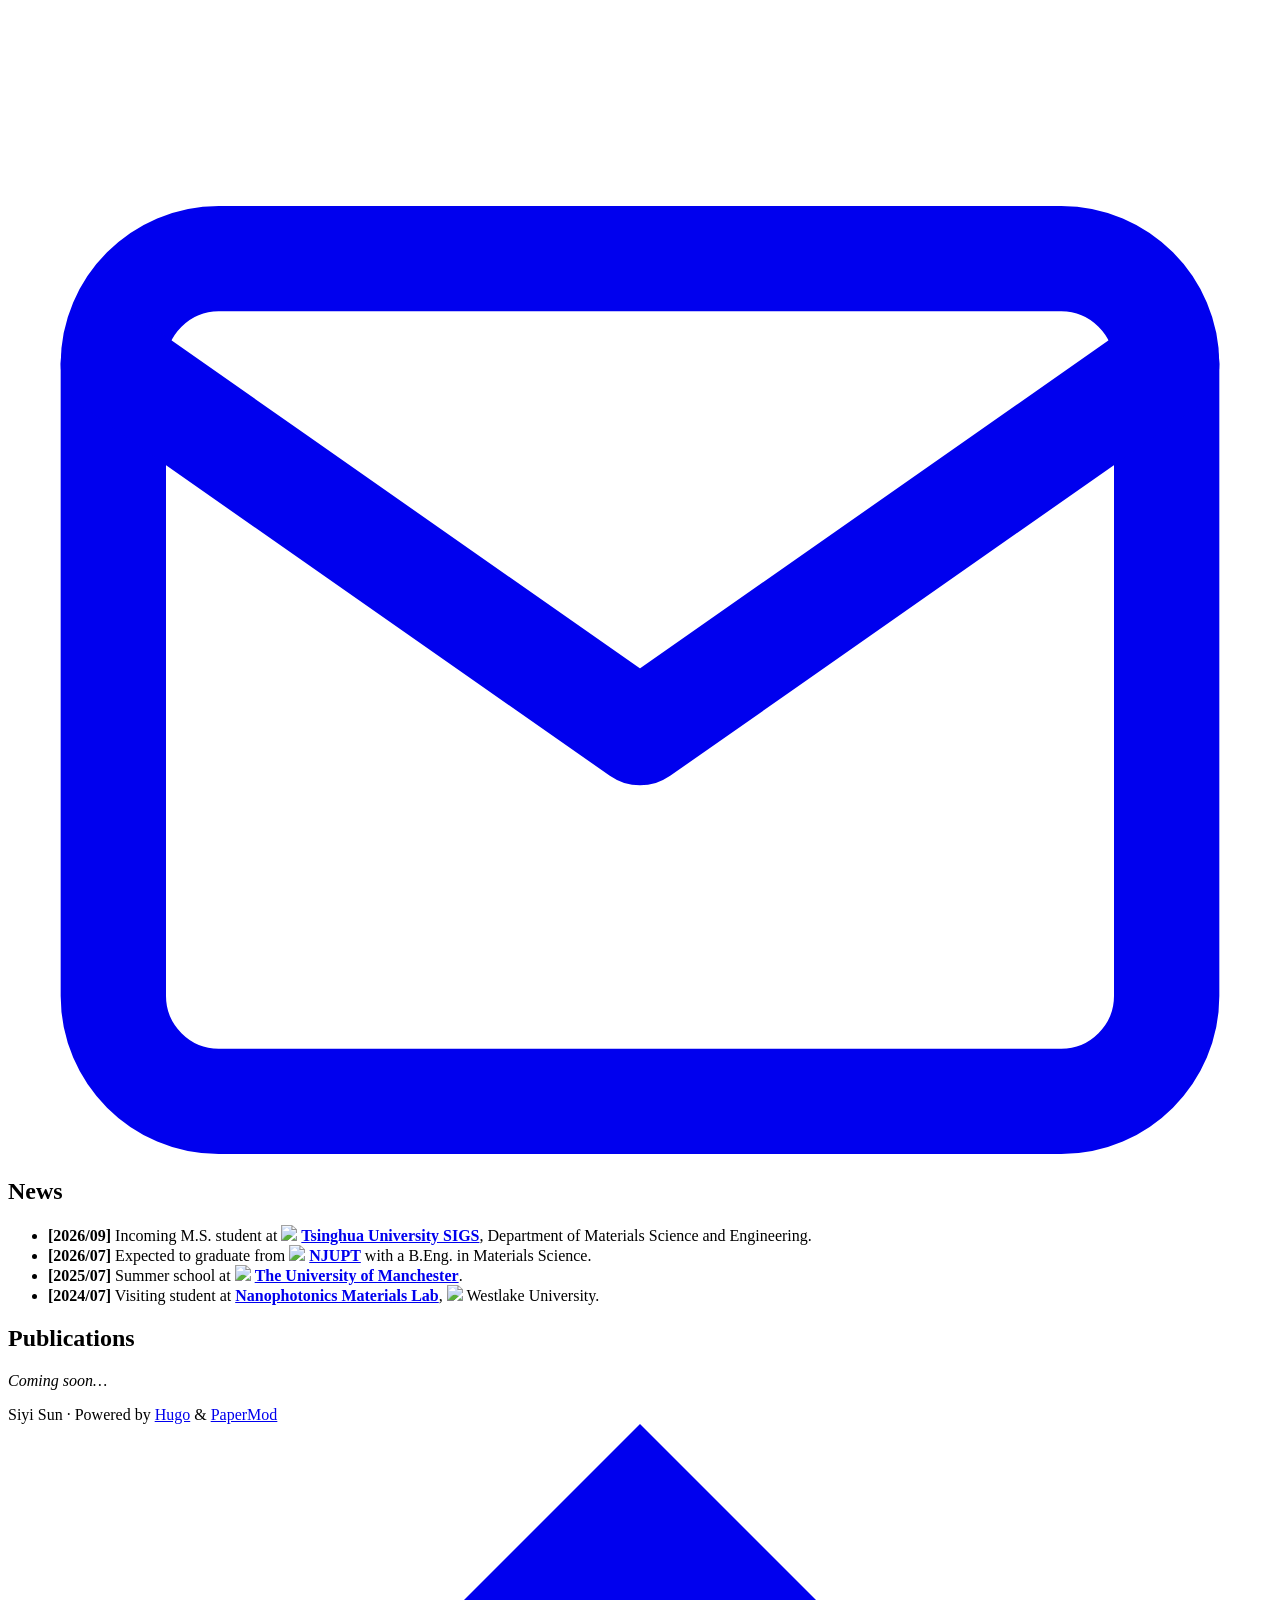
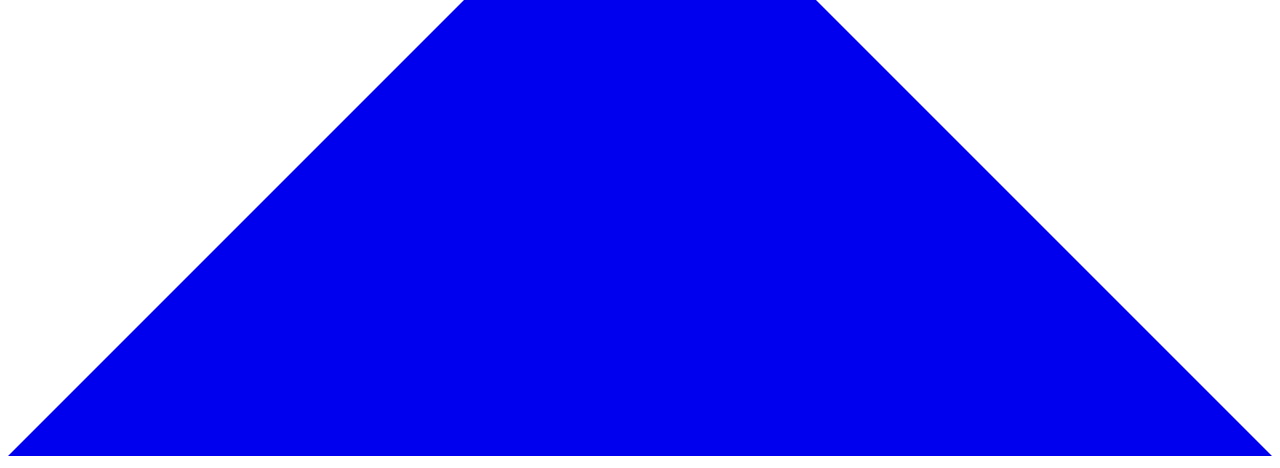
==== commit d0805e03: "homepage photo update" ====
--- a/public/index.html
+++ b/public/index.html
@@ -107,8 +107,8 @@
 </header>
 <main class="main"><div class="profile">
     <div class="profile_inner"><figure class="profile-figure">
-            <img draggable="false" src="http://localhost:1313/images/homepage_pic.jpg" alt="Siyi Sun" title="Siyi Sun" />
-            <figcaption class="profile-caption">(at Shuangqiao Valley, Mount Siguniang, China)</figcaption>
+        <img draggable="false" src="http://localhost:1313/images/london.png" alt="Siyi Sun" title="Siyi Sun" />
+            <figcaption class="profile-caption">(at London)</figcaption>
         </figure>
         <h1>Siyi Sun   孙思毅</h1>
         <span>I am an incoming M.S. student in New Energy Technology at <img src="/images/logos/thu.png" class="inline-logo"> <strong><a href="https://www.tsinghua.edu.cn/">Tsinghua University</a></strong>. I will receive my B.Eng. in Materials Science in July 2026 from <img src="/images/logos/njupt.png" class="inline-logo"> <strong><a href="https://www.njupt.edu.cn/">Nanjing University of Posts and Telecommunications (NJUPT)</a></strong>.<br><br> At NJUPT, I worked on high-Q and high-CD optical metasurfaces in the Optoelectronic Devices Group. I was also a visiting student at <img src="/images/logos/westlake.png" class="inline-logo"> <strong><a href="https://www.westlake.edu.cn/">Westlake University</a></strong>, where I worked with Prof. <a href="https://pengsy.lab.westlake.edu.cn/">Siying Peng</a> in the <strong><a href="https://pengsy.lab.westlake.edu.cn/">Nanophotonics Materials Lab</a></strong> on neuromorphic computing for memristors and phase segregation in mixed-halide perovskites. In the summer of 2025, I attended a summer school at <img src="/images/logos/manchester.png" class="inline-logo"> <strong><a href="https://www.manchester.ac.uk/">The University of Manchester</a></strong>, where I studied Nobel Prize physics experiments on holography and optical tweezers with Prof. <a href="https://research.manchester.ac.uk/en/persons/mark.dickinson/">Mark Dickinson</a>.<br><br> <em>Research Interests:</em> Optoelectronic Materials, NanoPhotonics &amp; Chip Packaging<br><br> <img src="/images/logos/gmail.png" class="inline-logo"> <a href="mailto:noahsun119@gmail.com">noahsun119@gmail.com</a> / <img src="/images/logos/blog.png" class="inline-logo"> <a href="/posts/">Blog</a></span><div class="social-icons" >
